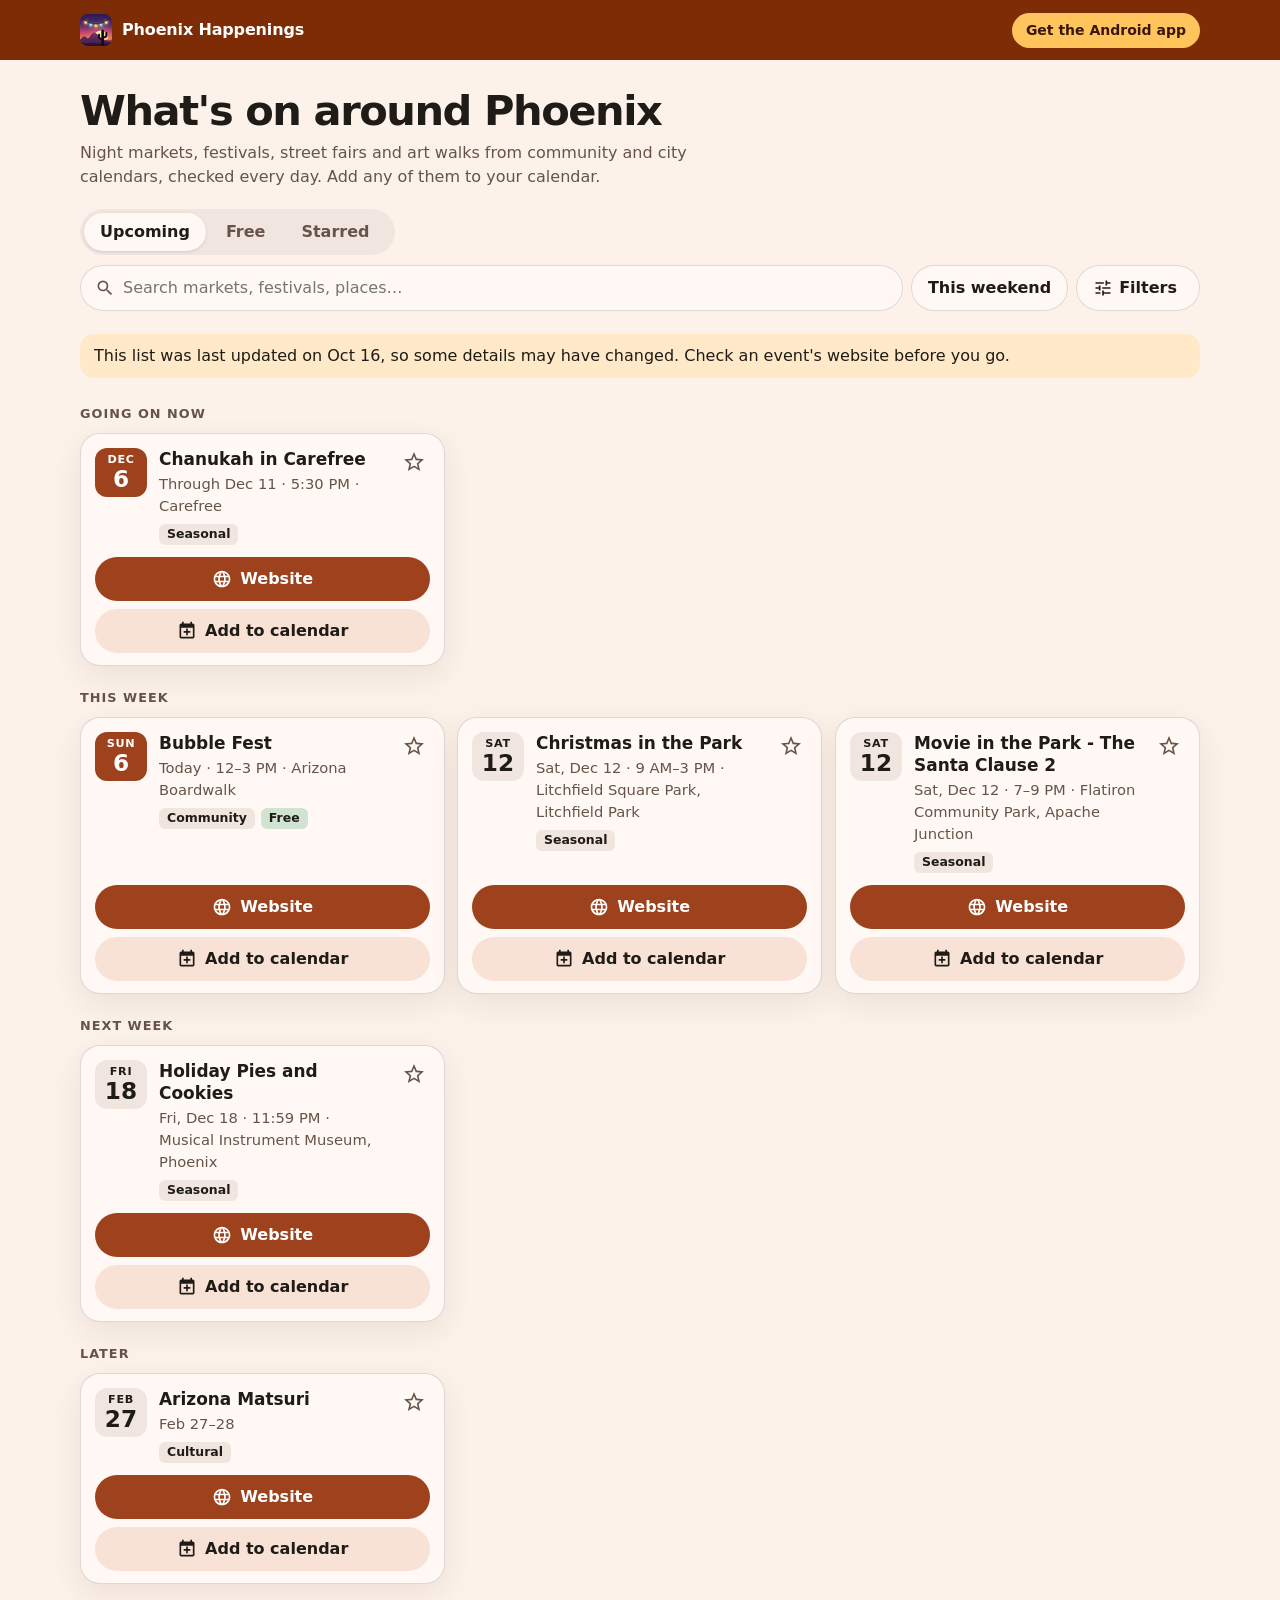
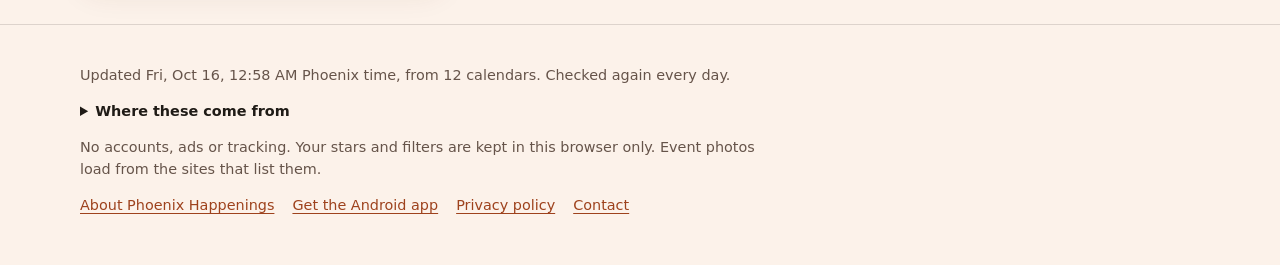
==== events/index.html @ 31f8c87e "Events for 2026-10-16" ====
<!doctype html>
<html lang="en">
<head>
  <meta charset="utf-8">
  <meta name="viewport" content="width=device-width, initial-scale=1, viewport-fit=cover">
  <meta http-equiv="Content-Security-Policy" content="default-src 'none'; script-src 'self'; style-src 'self'; img-src 'self' https:; connect-src 'self'; base-uri 'none'; form-action 'none'">
  <meta name="theme-color" content="#7e2c06">
  <meta name="color-scheme" content="light dark">
  <meta name="description" content="Night markets, festivals, street fairs, First Friday art walks and other community events across the Valley, from community and city calendars. Updated every day; add any of them to your calendar.">
  <meta name="robots" content="index, follow">

  <title>What's on around Phoenix | Phoenix Happenings</title>

  <link rel="canonical" href="https://nichkt.github.io/phoenix-happenings/events/">
  <link rel="icon" type="image/png" sizes="32x32" href="../assets/icon-32.png">
  <link rel="apple-touch-icon" sizes="192x192" href="../assets/icon-192.png">
  <link rel="stylesheet" href="app.css?v=d2c538441d">
  <link rel="stylesheet" href="theme.css?v=d2c538441d">
  <script src="app.js?v=d2c538441d" defer></script>

  <meta property="og:type" content="website">
  <meta property="og:site_name" content="Phoenix Happenings">
  <meta property="og:title" content="What's on around Phoenix | Phoenix Happenings">
  <meta property="og:description" content="Night markets, festivals, street fairs, First Friday art walks and other community events across the Valley, from community and city calendars. Updated every day; add any of them to your calendar.">
  <meta property="og:url" content="https://nichkt.github.io/phoenix-happenings/events/">
  <meta property="og:image" content="https://nichkt.github.io/phoenix-happenings/assets/feature-graphic.png">
  <meta property="og:image:width" content="1024">
  <meta property="og:image:height" content="500">
  <meta property="og:image:alt" content="Phoenix Happenings artwork with saguaros, festival lights, and a desert sunset">
  <meta name="twitter:card" content="summary_large_image">
</head>
<body data-email="nichkt@gmail.com">
  <svg class="sprite" aria-hidden="true" focusable="false">
    <symbol id="i-search" viewBox="0 0 24 24"><path d="M15.5 14h-.79l-.28-.27A6.47 6.47 0 0 0 16 9.5 6.5 6.5 0 1 0 9.5 16c1.61 0 3.09-.59 4.23-1.57l.27.28v.79l5 4.99L20.49 19l-4.99-5zm-6 0C7.01 14 5 11.99 5 9.5S7.01 5 9.5 5 14 7.01 14 9.5 11.99 14 9.5 14z"/></symbol>
    <symbol id="i-star" viewBox="0 0 24 24"><path d="M12 17.27 18.18 21l-1.64-7.03L22 9.24l-7.19-.61L12 2 9.19 8.63 2 9.24l5.46 4.73L5.82 21z"/></symbol>
    <symbol id="i-star-outline" viewBox="0 0 24 24"><path d="m22 9.24-7.19-.62L12 2 9.19 8.63 2 9.24l5.46 4.73L5.82 21 12 17.27 18.18 21l-1.63-7.03L22 9.24zM12 15.4l-3.76 2.27 1-4.28-3.32-2.88 4.38-.38L12 6.1l1.71 4.04 4.38.38-3.32 2.88 1 4.28L12 15.4z"/></symbol>
    <symbol id="i-calendar-add" viewBox="0 0 24 24"><path d="M19 3h-1V1h-2v2H8V1H6v2H5a2 2 0 0 0-1.99 2L3 19a2 2 0 0 0 2 2h14c1.1 0 2-.9 2-2V5c0-1.1-.9-2-2-2zm0 16H5V8h14v11zm-8-2h2v-3h3v-2h-3V9h-2v3H8v2h3v3z"/></symbol>
    <symbol id="i-calendar" viewBox="0 0 24 24"><path d="M17 12h-5v5h5v-5zM16 1v2H8V1H6v2H5a2 2 0 0 0-1.99 2L3 19a2 2 0 0 0 2 2h14c1.1 0 2-.9 2-2V5c0-1.1-.9-2-2-2h-1V1h-2zm3 18H5V8h14v11z"/></symbol>
    <symbol id="i-web" viewBox="0 0 24 24"><path d="M11.99 2C6.47 2 2 6.48 2 12s4.47 10 9.99 10C17.52 22 22 17.52 22 12S17.52 2 11.99 2zm6.93 6h-2.95a15.65 15.65 0 0 0-1.38-3.56A8.03 8.03 0 0 1 18.92 8zM12 4.04c.83 1.2 1.48 2.53 1.91 3.96h-3.82c.43-1.43 1.08-2.76 1.91-3.96zM4.26 14C4.1 13.36 4 12.69 4 12s.1-1.36.26-2h3.38c-.08.66-.14 1.32-.14 2s.06 1.34.14 2H4.26zm.82 2h2.95c.32 1.25.78 2.45 1.38 3.56A7.99 7.99 0 0 1 5.08 16zm2.95-8H5.08a7.99 7.99 0 0 1 4.33-3.56A15.65 15.65 0 0 0 8.03 8zM12 19.96c-.83-1.2-1.48-2.53-1.91-3.96h3.82c-.43 1.43-1.08 2.76-1.91 3.96zM14.34 14H9.66c-.09-.66-.16-1.32-.16-2s.07-1.35.16-2h4.68c.09.65.16 1.32.16 2s-.07 1.34-.16 2zm.25 5.56c.6-1.11 1.06-2.31 1.38-3.56h2.95a8.03 8.03 0 0 1-4.33 3.56zM16.36 14c.08-.66.14-1.32.14-2s-.06-1.34-.14-2h3.38c.16.64.26 1.31.26 2s-.1 1.36-.26 2h-3.38z"/></symbol>
    <symbol id="i-place" viewBox="0 0 24 24"><path d="M12 2C8.13 2 5 5.13 5 9c0 5.25 7 13 7 13s7-7.75 7-13c0-3.87-3.13-7-7-7zm0 9.5a2.5 2.5 0 0 1 0-5 2.5 2.5 0 0 1 0 5z"/></symbol>
    <symbol id="i-time" viewBox="0 0 24 24"><path d="M11.99 2C6.47 2 2 6.48 2 12s4.47 10 9.99 10C17.52 22 22 17.52 22 12S17.52 2 11.99 2zM12 20c-4.42 0-8-3.58-8-8s3.58-8 8-8 8 3.58 8 8-3.58 8-8 8zm.5-13H11v6l5.25 3.15.75-1.23-4.5-2.67V7z"/></symbol>
    <symbol id="i-tag" viewBox="0 0 24 24"><path d="m21.41 11.58-9-9A2 2 0 0 0 11 2H4c-1.1 0-2 .9-2 2v7c0 .55.22 1.05.59 1.42l9 9c.36.36.86.58 1.41.58s1.05-.22 1.41-.59l7-7c.37-.36.59-.86.59-1.41s-.23-1.06-.59-1.42zM5.5 7C4.67 7 4 6.33 4 5.5S4.67 4 5.5 4 7 4.67 7 5.5 6.33 7 5.5 7z"/></symbol>
    <symbol id="i-kind" viewBox="0 0 24 24"><path d="m12 2-5.5 9h11L12 2zm5.5 11a4.5 4.5 0 1 0 0 9 4.5 4.5 0 0 0 0-9zM3 21.5h8v-8H3v8z"/></symbol>
    <symbol id="i-directions" viewBox="0 0 24 24"><path d="m21.71 11.29-9-9a1 1 0 0 0-1.41 0l-9 9a1 1 0 0 0 0 1.41l9 9c.39.39 1.02.39 1.41 0l9-9a1 1 0 0 0 0-1.41zM14 14.5V12h-4v3H8v-4c0-.55.45-1 1-1h5V7.5l3.5 3.5-3.5 3.5z"/></symbol>
    <symbol id="i-share" viewBox="0 0 24 24"><path d="M18 16.08c-.76 0-1.44.3-1.96.77L8.91 12.7c.05-.23.09-.46.09-.7s-.04-.47-.09-.7l7.05-4.11A2.99 2.99 0 0 0 21 5c0-1.66-1.34-3-3-3s-3 1.34-3 3c0 .24.04.47.09.7L8.04 9.81A2.99 2.99 0 0 0 3 12a2.99 2.99 0 0 0 5.04 2.19l7.12 4.16c-.05.21-.08.43-.08.65a2.92 2.92 0 1 0 2.92-2.92z"/></symbol>
    <symbol id="i-close" viewBox="0 0 24 24"><path d="M19 6.41 17.59 5 12 10.59 6.41 5 5 6.41 10.59 12 5 17.59 6.41 19 12 13.41 17.59 19 19 17.59 13.41 12z"/></symbol>
    <symbol id="i-tune" viewBox="0 0 24 24"><path d="M3 17v2h6v-2H3zM3 5v2h10V5H3zm10 16v-2h8v-2h-8v-2h-2v6h2zM7 9v2H3v2h4v2h2V9H7zm14 4v-2H11v2h10zm-6-4h2V7h4V5h-4V3h-2v6z"/></symbol>
    <symbol id="i-download" viewBox="0 0 24 24"><path d="M19 9h-4V3H9v6H5l7 7 7-7zM5 18v2h14v-2H5z"/></symbol>
    <symbol id="i-open" viewBox="0 0 24 24"><path d="M19 19H5V5h7V3H5a2 2 0 0 0-2 2v14a2 2 0 0 0 2 2h14c1.1 0 2-.9 2-2v-7h-2v7zM14 3v2h3.59l-9.83 9.83 1.41 1.41L19 6.41V10h2V3h-7z"/></symbol>
    <symbol id="i-flag" viewBox="0 0 24 24"><path d="M14.4 6 14 4H5v17h2v-7h5.6l.4 2h7V6z"/></symbol>
  </svg>

  <a class="skip" href="#list">Skip to the events</a>

  <header class="top">
    <div class="wrap bar">
      <a class="brand" href="../">
        <img src="../assets/icon-32.png" width="32" height="32" alt="">
        <span>Phoenix Happenings</span>
      </a>
      <a class="get" href="https://play.google.com/store/apps/details?id=com.nicholaston.happenings.phoenix" target="_blank" rel="noopener">Get the Android app</a>
    </div>
  </header>

  <main id="main" class="wrap">
    <section class="intro">
      <h1>What's on around Phoenix</h1>
      <p>Night markets, festivals, street fairs and art walks from community and city calendars, checked every day. Add any of them to your calendar.</p>
    </section>

    <div class="controls" id="controls">
      <div class="tabs" role="tablist" aria-label="Show">
        <button type="button" role="tab" id="tab-upcoming" data-mode="upcoming" aria-selected="true">Upcoming</button>
        <button type="button" role="tab" id="tab-free" data-mode="free" aria-selected="false">Free</button>
        <button type="button" role="tab" id="tab-starred" data-mode="starred" aria-selected="false">Starred<span class="count" id="star-count"></span></button>
      </div>
      <div class="narrow">
        <label class="search">
          <svg class="icon" aria-hidden="true"><use href="#i-search"/></svg>
          <span class="visually-hidden">Search events</span>
          <input id="q" type="search" placeholder="Search markets, festivals, places…" autocomplete="off" enterkeyhint="search" spellcheck="false">
        </label>
        <button type="button" class="chip" id="weekend" aria-pressed="false">This weekend</button>
        <button type="button" class="chip" id="open-filters" aria-haspopup="dialog">
          <svg class="icon" aria-hidden="true"><use href="#i-tune"/></svg>Filters<span class="count" id="filter-count"></span>
        </button>
      </div>
    </div>

    <p id="notice" class="notice" hidden></p>
    <div id="list" class="list" aria-live="polite" aria-busy="true">
      <p class="empty">Loading events…</p>
    </div>
  </main>

  <footer class="foot">
    <div class="wrap">
      <p id="updated"></p>
      <details id="where">
        <summary>Where these come from</summary>
        <p id="sources"></p>
      </details>
      <p>No accounts, ads or tracking. Your stars and filters are kept in this browser only. Event photos load from the sites that list them.</p>
      <p class="links">
        <a href="../">About Phoenix Happenings</a>
        <a href="https://play.google.com/store/apps/details?id=com.nicholaston.happenings.phoenix" target="_blank" rel="noopener">Get the Android app</a>
        <a href="https://nichkt.github.io/seattle-happenings-privacy/phoenix/" target="_blank" rel="noopener">Privacy policy</a>
        <a href="mailto:nichkt@gmail.com">Contact</a>
      </p>
    </div>
  </footer>

  <dialog id="details" class="sheet" aria-labelledby="d-title">
    <div class="sheet-body" id="details-body"></div>
  </dialog>

  <dialog id="add" class="sheet small" aria-labelledby="add-title">
    <div class="sheet-body">
      <div class="sheet-head">
        <h2 id="add-title">Add to calendar</h2>
        <button type="button" class="icon-button" data-close aria-label="Close"><svg class="icon" aria-hidden="true"><use href="#i-close"/></svg></button>
      </div>
      <p class="add-what" id="add-what"></p>
      <div class="add-list" id="add-list"></div>
      <p class="fine">Other calendars, like Samsung's, Proton's or Thunderbird: download the event file and open it.</p>
    </div>
  </dialog>

  <dialog id="filters" class="sheet small" aria-labelledby="filters-title">
    <form class="sheet-body" method="dialog" id="filters-form">
      <div class="sheet-head">
        <h2 id="filters-title">Filters</h2>
        <button type="button" class="icon-button" data-close aria-label="Close"><svg class="icon" aria-hidden="true"><use href="#i-close"/></svg></button>
      </div>
      <fieldset>
        <legend>Areas</legend>
        <div id="f-regions" class="checks"></div>
      </fieldset>
      <fieldset>
        <legend>Kinds of events</legend>
        <div id="f-categories" class="checks"></div>
      </fieldset>
      <fieldset>
        <legend>Leave out</legend>
        <div class="checks">
          <label class="check"><input type="checkbox" id="f-paid"><span>Events that aren't free<small>Ones that don't say what they cost still show</small></span></label>
          <label class="check"><input type="checkbox" id="f-kids"><span>Events for kids<small>Storytimes, kids' carnivals and the like. Family festivals still show</small></span></label>
          <label class="check"><input type="checkbox" id="f-politics"><span>Political events<small>Protests, rallies, campaign events. Parades and celebrations still show</small></span></label>
        </div>
      </fieldset>
      <p class="fine">Starred events always show.</p>
      <div class="sheet-actions">
        <button type="button" class="button quiet" id="f-reset">Reset</button>
        <button type="submit" class="button">Done</button>
      </div>
    </form>
  </dialog>

  <div id="toast" class="toast" role="status" aria-live="polite" hidden></div>
</body>
</html>
---- events/app.css ----
/* The events page, the same for every city; theme.css has each city's colours. */

*,
*::before,
*::after {
  box-sizing: border-box;
}

html {
  -webkit-text-size-adjust: 100%;
  text-size-adjust: 100%;
}

body {
  margin: 0;
  color: var(--ink);
  background: var(--bg);
  font-family: Inter, ui-sans-serif, system-ui, -apple-system, BlinkMacSystemFont, "Segoe UI", Roboto, sans-serif;
  font-size: 16px;
  line-height: 1.5;
  -webkit-font-smoothing: antialiased;
}

a {
  color: var(--brand);
  text-underline-offset: 0.18em;
}

button,
input {
  font: inherit;
  color: inherit;
}

button {
  cursor: pointer;
  -webkit-tap-highlight-color: transparent;
}

img {
  display: block;
  max-width: 100%;
}

:focus-visible {
  outline: 3px solid var(--accent);
  outline-offset: 2px;
}

.sprite {
  display: none;
}

.icon {
  width: 20px;
  height: 20px;
  flex: none;
  fill: currentColor;
}

.visually-hidden {
  position: absolute;
  width: 1px;
  height: 1px;
  overflow: hidden;
  clip: rect(0 0 0 0);
  white-space: nowrap;
}

.wrap {
  width: min(100% - 32px, 1120px);
  margin-inline: auto;
}

.skip {
  position: fixed;
  z-index: 50;
  top: 8px;
  left: 8px;
  padding: 8px 14px;
  color: var(--on-brand);
  background: var(--brand-strong);
  border-radius: 10px;
  transform: translateY(-160%);
}

.skip:focus {
  transform: none;
}

/* Header */

.top {
  background: var(--brand-strong);
  color: #fff;
}

/* Dark themes lighten the brand colours; the bar stays deep so its white text reads. */
@media (prefers-color-scheme: dark) {
  .top {
    background: var(--brand-deep);
    border-bottom: 1px solid var(--line);
  }
}

.bar {
  display: flex;
  align-items: center;
  justify-content: space-between;
  gap: 16px;
  min-height: 60px;
}

.brand {
  display: flex;
  align-items: center;
  gap: 10px;
  color: inherit;
  font-weight: 750;
  letter-spacing: -0.01em;
  text-decoration: none;
}

.brand img {
  border-radius: 8px;
}

.get {
  padding: 7px 14px;
  color: var(--brand-deep);
  background: var(--accent);
  border-radius: 999px;
  font-size: 0.875rem;
  font-weight: 700;
  text-decoration: none;
  white-space: nowrap;
}

.get:hover {
  filter: brightness(1.05);
}

/* Intro */

.intro {
  padding: 28px 0 8px;
}

.intro h1 {
  margin: 0 0 6px;
  font-size: clamp(1.7rem, 4.4vw, 2.6rem);
  line-height: 1.12;
  letter-spacing: -0.035em;
}

.intro p {
  max-width: 62ch;
  margin: 0;
  color: var(--muted);
}

/* Tabs, search and chips, kept in reach while scrolling */

.controls {
  position: sticky;
  z-index: 10;
  top: 0;
  margin: 0 -16px;
  padding: 12px 16px 10px;
  background: color-mix(in srgb, var(--bg) 92%, transparent);
  backdrop-filter: blur(14px);
  -webkit-backdrop-filter: blur(14px);
  border-bottom: 1px solid transparent;
}

.controls.stuck {
  border-bottom-color: var(--line);
}

.tabs {
  display: flex;
  gap: 4px;
  width: fit-content;
  max-width: 100%;
  padding: 4px;
  background: var(--bg-deep);
  border-radius: 999px;
}

.tabs button {
  display: inline-flex;
  align-items: center;
  gap: 6px;
  min-height: 38px;
  padding: 6px 16px;
  border: 0;
  border-radius: 999px;
  background: transparent;
  color: var(--muted);
  font-weight: 650;
}

.tabs button[aria-selected="true"] {
  background: var(--card);
  color: var(--ink);
  box-shadow: 0 1px 3px rgba(0, 0, 0, 0.12);
}

.count:not(:empty) {
  min-width: 22px;
  padding: 0 6px;
  border-radius: 999px;
  background: var(--brand);
  color: var(--on-brand);
  font-size: 0.75rem;
  line-height: 20px;
  text-align: center;
}

.narrow {
  display: flex;
  flex-wrap: wrap;
  gap: 8px;
  margin-top: 10px;
}

.search {
  display: flex;
  flex: 1 1 260px;
  align-items: center;
  gap: 8px;
  min-height: 44px;
  padding: 0 14px;
  background: var(--card);
  border: 1px solid var(--line);
  border-radius: 999px;
  color: var(--muted);
}

.search:focus-within {
  border-color: var(--brand);
}

.search input {
  flex: 1;
  min-width: 0;
  padding: 10px 0;
  border: 0;
  outline: 0;
  background: transparent;
  color: var(--ink);
}

.chip {
  display: inline-flex;
  align-items: center;
  gap: 6px;
  min-height: 44px;
  padding: 0 16px;
  background: var(--card);
  border: 1px solid var(--line);
  border-radius: 999px;
  font-weight: 600;
  white-space: nowrap;
}

.chip[aria-pressed="true"] {
  background: var(--brand-soft);
  border-color: var(--brand);
  color: var(--ink);
}

.notice {
  margin: 12px 0 0;
  padding: 10px 14px;
  border-radius: 14px;
  background: color-mix(in srgb, var(--accent) 28%, var(--card));
}

/* The list */

.list {
  padding: 4px 0 40px;
}

.section-title {
  margin: 22px 0 10px;
  color: var(--muted);
  font-size: 0.8rem;
  font-weight: 750;
  letter-spacing: 0.08em;
  text-transform: uppercase;
}

.cards {
  display: grid;
  grid-template-columns: repeat(auto-fill, minmax(min(100%, 340px), 1fr));
  gap: 12px;
}

.card {
  display: flex;
  flex-direction: column;
  gap: 12px;
  padding: 14px 14px 12px;
  background: var(--card);
  border: 1px solid var(--line);
  border-radius: 20px;
  box-shadow: var(--shadow);
  content-visibility: auto;
  contain-intrinsic-size: auto 210px;
}

.card-top {
  display: flex;
  align-items: flex-start;
  gap: 12px;
}

.badge {
  display: flex;
  flex: none;
  flex-direction: column;
  align-items: center;
  width: 52px;
  padding: 6px 0 5px;
  border-radius: 12px;
  background: var(--bg-deep);
  line-height: 1.1;
}

.badge.soon {
  background: var(--brand);
  color: var(--on-brand);
}

.badge b {
  font-size: 0.7rem;
  letter-spacing: 0.06em;
}

.badge span {
  font-size: 1.45rem;
  font-weight: 750;
}

.card-main {
  flex: 1;
  min-width: 0;
}

.title {
  display: block;
  width: 100%;
  margin: 0;
  padding: 0;
  border: 0;
  background: none;
  color: var(--ink);
  font-size: 1.06rem;
  font-weight: 700;
  line-height: 1.3;
  text-align: left;
  overflow-wrap: anywhere;
}

.title:hover {
  color: var(--brand);
  text-decoration: underline;
  text-underline-offset: 0.18em;
}

.new-dot {
  display: inline-block;
  width: 8px;
  height: 8px;
  margin: 0 6px 2px 0;
  border-radius: 50%;
  background: var(--new);
  vertical-align: middle;
}

.line {
  margin: 3px 0 0;
  color: var(--muted);
  font-size: 0.92rem;
  overflow-wrap: anywhere;
}

.tags {
  display: flex;
  flex-wrap: wrap;
  gap: 6px;
  margin-top: 7px;
}

.tag {
  padding: 1px 8px;
  border-radius: 6px;
  background: var(--bg-deep);
  font-size: 0.78rem;
  font-weight: 600;
}

.tag.free {
  background: color-mix(in srgb, #2e9e5b 22%, var(--card));
}

.tag.new {
  background: color-mix(in srgb, var(--new) 20%, var(--card));
}

.more-dates {
  margin: 6px 0 0;
  color: var(--brand);
  font-size: 0.85rem;
  font-weight: 650;
}

.icon-button {
  display: inline-grid;
  place-items: center;
  flex: none;
  width: 44px;
  height: 44px;
  margin: -8px -6px 0 0;
  padding: 0;
  border: 0;
  border-radius: 50%;
  background: transparent;
  color: var(--muted);
}

.icon-button:hover {
  background: var(--bg-deep);
}

.icon-button .icon {
  width: 24px;
  height: 24px;
}

.star[aria-pressed="true"] {
  color: var(--star);
}

.card-actions {
  display: flex;
  flex-wrap: wrap;
  gap: 8px;
  margin-top: auto;
}

/* Equal halves when they fit; "Add to calendar" keeps to one line, and on the narrowest phones they stack. */
.card-actions > * {
  flex: 1 1 0;
  min-width: max-content;
  padding-inline: 14px;
  white-space: nowrap;
}

.button {
  display: inline-flex;
  align-items: center;
  justify-content: center;
  gap: 8px;
  min-height: 44px;
  padding: 8px 16px;
  border: 1px solid transparent;
  border-radius: 999px;
  background: var(--brand);
  color: var(--on-brand);
  font-weight: 700;
  line-height: 1.2;
  text-align: center;
  text-decoration: none;
}

.button:hover {
  filter: brightness(1.08);
}

.button.tonal {
  background: var(--brand-soft);
  color: var(--ink);
}

.button.quiet {
  background: transparent;
  border-color: var(--line);
  color: var(--ink);
}

.button.big {
  min-width: min(100%, 260px);
  min-height: 54px;
  padding: 12px 28px;
  font-size: 1.06rem;
}

.empty {
  margin: 40px auto;
  max-width: 46ch;
  color: var(--muted);
  text-align: center;
}

.empty .button {
  margin-top: 14px;
}

/* Sheets: a bottom sheet on phones, a centred dialog on wider screens */

.sheet {
  width: min(100%, 600px);
  max-width: 100%;
  max-height: min(92dvh, 900px);
  margin: auto auto 0;
  padding: 0;
  border: 0;
  border-radius: 24px 24px 0 0;
  background: var(--card);
  color: var(--ink);
  box-shadow: 0 -10px 50px rgba(0, 0, 0, 0.25);
}

.sheet[open] {
  animation: rise 180ms ease-out;
}

.sheet::backdrop {
  background: rgba(8, 18, 22, 0.55);
}

.sheet-body {
  padding: 20px 20px calc(24px + env(safe-area-inset-bottom));
}

@media (min-width: 700px) {
  .sheet {
    margin: auto;
    border-radius: 24px;
  }

  .sheet.small {
    width: min(100%, 480px);
  }
}

@keyframes rise {
  from {
    transform: translateY(24px);
    opacity: 0;
  }
}

.sheet-head {
  display: flex;
  align-items: flex-start;
  justify-content: space-between;
  gap: 12px;
}

.sheet h2 {
  margin: 0;
  font-size: 1.3rem;
  line-height: 1.25;
  letter-spacing: -0.015em;
  overflow-wrap: anywhere;
}

.photo {
  position: relative;
  margin: -20px -20px 16px;
  overflow: hidden;
  border-radius: 24px 24px 0 0;
  background: var(--bg-deep);
}

.photo img {
  width: 100%;
  max-height: 280px;
  object-fit: cover;
}

.photo figcaption {
  position: absolute;
  right: 8px;
  bottom: 8px;
  padding: 2px 8px;
  border-radius: 6px;
  background: rgba(0, 0, 0, 0.55);
  color: #fff;
  font-size: 0.72rem;
}

.info {
  display: grid;
  gap: 8px;
  margin: 14px 0 4px;
  padding: 0;
  list-style: none;
}

.info li {
  display: flex;
  gap: 12px;
  white-space: pre-line;
  overflow-wrap: anywhere;
}

.info .icon {
  margin-top: 2px;
  color: var(--brand);
}

.visit {
  display: flex;
  justify-content: center;
  margin: 18px 0 10px;
}

.about {
  margin: 12px 0 4px;
  white-space: pre-line;
  overflow-wrap: anywhere;
}

.about.clamped {
  display: -webkit-box;
  -webkit-box-orient: vertical;
  -webkit-line-clamp: 6;
  overflow: hidden;
}

.link-button {
  padding: 0;
  border: 0;
  background: none;
  color: var(--brand);
  font-weight: 650;
}

.actions {
  display: flex;
  flex-wrap: wrap;
  gap: 8px;
  margin: 14px 0 6px;
}

.actions .button {
  flex: 1 1 auto;
  min-height: 42px;
  padding: 6px 14px;
  font-size: 0.92rem;
}

.dates {
  margin-top: 14px;
}

.dates h3 {
  margin: 0 0 8px;
  font-size: 0.95rem;
}

.date-chips {
  display: flex;
  flex-wrap: wrap;
  gap: 6px;
}

.date-chips button {
  min-height: 36px;
  padding: 4px 12px;
  border: 1px solid var(--line);
  border-radius: 10px;
  background: transparent;
  font-size: 0.88rem;
}

.date-chips button[aria-current="true"] {
  background: var(--brand-soft);
  border-color: var(--brand);
  font-weight: 650;
}

.listed,
.fine {
  margin: 14px 0 0;
  color: var(--muted);
  font-size: 0.85rem;
}

.report {
  display: inline-flex;
  align-items: center;
  gap: 6px;
  margin-top: 10px;
  color: var(--muted);
  font-size: 0.85rem;
}

.report .icon {
  width: 16px;
  height: 16px;
}

/* Add to calendar */

.add-what {
  margin: 4px 0 14px;
  color: var(--muted);
}

.add-list {
  display: grid;
  gap: 8px;
}

.add-option {
  display: flex;
  align-items: center;
  gap: 14px;
  min-height: 56px;
  padding: 10px 14px;
  border: 1px solid var(--line);
  border-radius: 16px;
  color: var(--ink);
  text-decoration: none;
}

.add-option:hover {
  background: var(--bg-deep);
}

.add-option .icon {
  width: 26px;
  height: 26px;
}

.add-option span {
  display: grid;
  flex: 1;
}

.add-option small {
  color: var(--muted);
}

.add-option.apple .icon {
  color: var(--ink);
}

.add-option.google .icon {
  color: #1a73e8;
}

.add-option.outlook .icon,
.add-option.office .icon {
  color: #0f6cbd;
}

.add-option.file .icon {
  color: var(--muted);
}

/* Filters */

fieldset {
  margin: 16px 0 0;
  padding: 0;
  border: 0;
}

legend {
  margin-bottom: 6px;
  font-weight: 750;
}

.checks {
  display: grid;
  gap: 2px;
}

.check {
  display: flex;
  align-items: flex-start;
  gap: 12px;
  padding: 8px 4px;
  border-radius: 10px;
  cursor: pointer;
}

.check:hover {
  background: var(--bg-deep);
}

.check input {
  width: 20px;
  height: 20px;
  margin: 2px 0 0;
  flex: none;
  accent-color: var(--brand);
}

.check small {
  display: block;
  color: var(--muted);
  font-size: 0.82rem;
}

.sheet-actions {
  display: flex;
  justify-content: flex-end;
  gap: 8px;
  margin-top: 18px;
}

/* Footer */

.foot {
  padding: 26px 0 calc(34px + env(safe-area-inset-bottom));
  border-top: 1px solid var(--line);
  color: var(--muted);
  font-size: 0.9rem;
}

.foot p {
  max-width: 75ch;
}

.foot summary {
  cursor: pointer;
  color: var(--ink);
  font-weight: 650;
}

.links {
  display: flex;
  flex-wrap: wrap;
  gap: 8px 18px;
}

.toast {
  position: fixed;
  z-index: 100;
  left: 50%;
  bottom: calc(20px + env(safe-area-inset-bottom));
  max-width: calc(100% - 32px);
  padding: 10px 18px;
  border-radius: 12px;
  background: var(--ink);
  color: var(--bg);
  box-shadow: var(--shadow);
  transform: translateX(-50%);
}

@media (max-width: 520px) {
  .get {
    padding: 6px 12px;
    font-size: 0.8rem;
  }

  .tabs {
    width: 100%;
  }

  .tabs button {
    flex: 1;
    justify-content: center;
    padding: 6px 8px;
  }

  .narrow .search {
    flex-basis: 100%;
  }

  .narrow .chip {
    flex: 1;
    justify-content: center;
  }
}

@media (prefers-reduced-motion: reduce) {
  .sheet[open] {
    animation: none;
  }
}
---- events/theme.css ----
/* Phoenix's colours, from the landing page: desert terracotta with a turquoise sky. */
:root {
  --brand: #9e421d;
  --brand-strong: #7e2c06;
  --brand-deep: #3a1609;
  --brand-soft: #f8e1d5;
  --on-brand: #ffffff;
  --accent: #ffc45c;
  --accent-2: #f47c5b;
  --sky: #90f3eb;
  --ink: #1f1b16;
  --muted: #66544a;
  --bg: #fcf2ea;
  --bg-deep: #f1e6df;
  --card: #fff8f4;
  --line: rgba(31, 27, 22, 0.14);
  --shadow: 0 10px 30px rgba(89, 49, 29, 0.09);
  --new: #c2410c;
  --star: #d97706;
}

@media (prefers-color-scheme: dark) {
  :root {
    --brand: #f4a582;
    --brand-strong: #fcd2bd;
    --brand-deep: #3a1609;
    --brand-soft: #4a2414;
    --on-brand: #2a1006;
    --ink: #f3ebe5;
    --muted: #c0aea3;
    --bg: #1a1310;
    --bg-deep: #120d0b;
    --card: #251b16;
    --line: rgba(243, 235, 229, 0.14);
    --shadow: 0 10px 30px rgba(0, 0, 0, 0.35);
    --new: #f47c5b;
    --star: #ffc45c;
  }
}
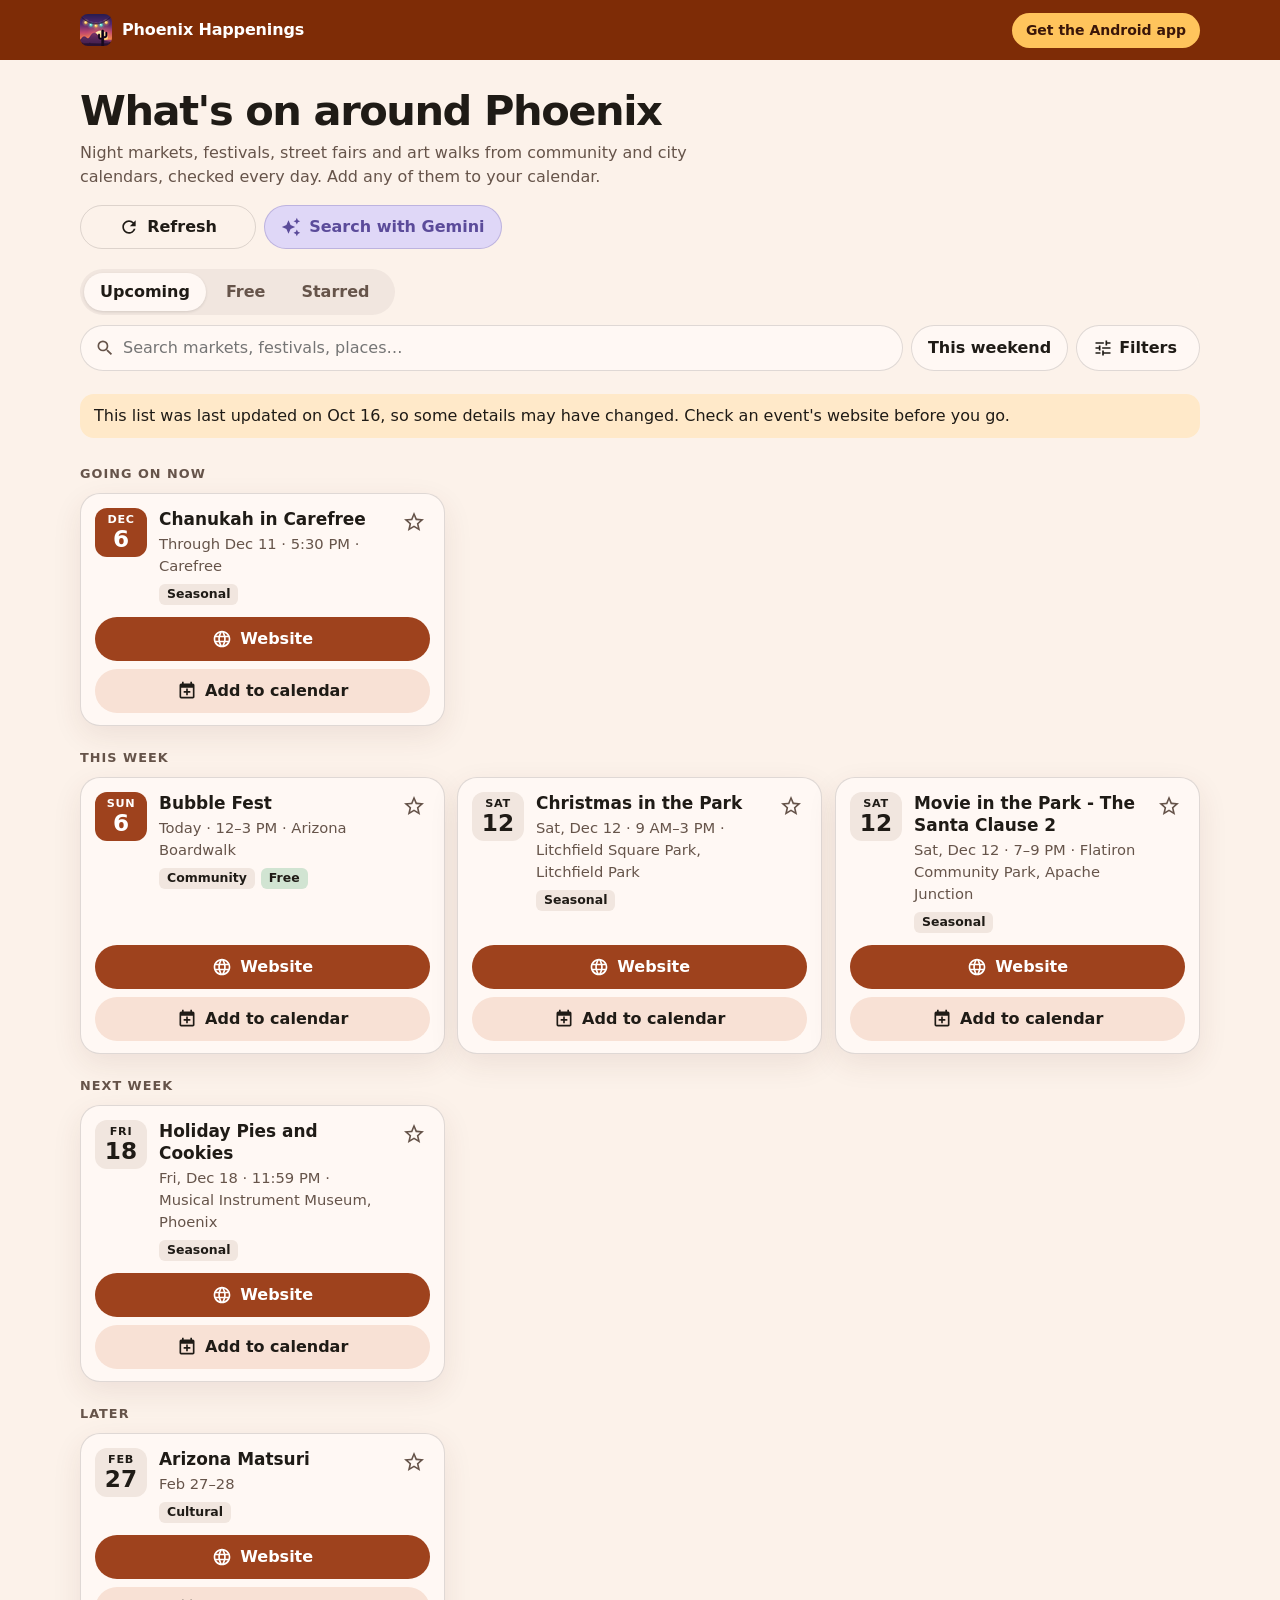
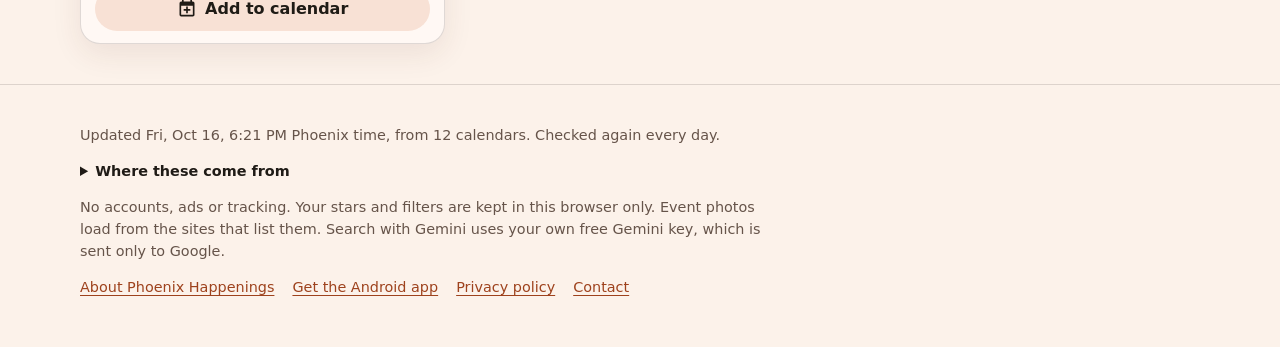
==== commit 1bd43028: "Events for 2026-10-17" ====
--- a/events/index.html
+++ b/events/index.html
@@ -3,7 +3,7 @@
 <head>
   <meta charset="utf-8">
   <meta name="viewport" content="width=device-width, initial-scale=1, viewport-fit=cover">
-  <meta http-equiv="Content-Security-Policy" content="default-src 'none'; script-src 'self'; style-src 'self'; img-src 'self' https:; connect-src 'self'; base-uri 'none'; form-action 'none'">
+  <meta http-equiv="Content-Security-Policy" content="default-src 'none'; script-src 'self'; style-src 'self'; img-src 'self' https:; connect-src 'self' https://generativelanguage.googleapis.com https://www.phoenixmag.com https://secretphoenix.co; base-uri 'none'; form-action 'none'">
   <meta name="theme-color" content="#7e2c06">
   <meta name="color-scheme" content="light dark">
   <meta name="description" content="Night markets, festivals, street fairs, First Friday art walks and other community events across the Valley, from community and city calendars. Updated every day; add any of them to your calendar.">
@@ -14,9 +14,9 @@
   <link rel="canonical" href="https://nichkt.github.io/phoenix-happenings/events/">
   <link rel="icon" type="image/png" sizes="32x32" href="../assets/icon-32.png">
   <link rel="apple-touch-icon" sizes="192x192" href="../assets/icon-192.png">
-  <link rel="stylesheet" href="app.css?v=d2c538441d">
-  <link rel="stylesheet" href="theme.css?v=d2c538441d">
-  <script src="app.js?v=d2c538441d" defer></script>
+  <link rel="stylesheet" href="app.css?v=07b306196d">
+  <link rel="stylesheet" href="theme.css?v=07b306196d">
+  <script src="app.js?v=07b306196d" defer></script>
 
   <meta property="og:type" content="website">
   <meta property="og:site_name" content="Phoenix Happenings">
@@ -48,6 +48,8 @@
     <symbol id="i-download" viewBox="0 0 24 24"><path d="M19 9h-4V3H9v6H5l7 7 7-7zM5 18v2h14v-2H5z"/></symbol>
     <symbol id="i-open" viewBox="0 0 24 24"><path d="M19 19H5V5h7V3H5a2 2 0 0 0-2 2v14a2 2 0 0 0 2 2h14c1.1 0 2-.9 2-2v-7h-2v7zM14 3v2h3.59l-9.83 9.83 1.41 1.41L19 6.41V10h2V3h-7z"/></symbol>
     <symbol id="i-flag" viewBox="0 0 24 24"><path d="M14.4 6 14 4H5v17h2v-7h5.6l.4 2h7V6z"/></symbol>
+    <symbol id="i-refresh" viewBox="0 0 24 24"><path d="M17.65 6.35A7.958 7.958 0 0 0 12 4c-4.42 0-7.99 3.58-7.99 8s3.57 8 7.99 8c3.73 0 6.84-2.55 7.73-6h-2.08A5.99 5.99 0 0 1 12 18c-3.31 0-6-2.69-6-6s2.69-6 6-6c1.66 0 3.14.69 4.22 1.78L13 11h7V4l-2.35 2.35z"/></symbol>
+    <symbol id="i-sparkle" viewBox="0 0 24 24"><path d="M19 9l1.25-2.75L23 5l-2.75-1.25L19 1l-1.25 2.75L15 5l2.75 1.25L19 9zm-7.5.5L9 4 6.5 9.5 1 12l5.5 2.5L9 20l2.5-5.5L17 12l-5.5-2.5zM19 15l-1.25 2.75L15 19l2.75 1.25L19 23l1.25-2.75L23 19l-2.75-1.25L19 15z"/></symbol>
   </svg>
 
   <a class="skip" href="#list">Skip to the events</a>
@@ -66,6 +68,11 @@
     <section class="intro">
       <h1>What's on around Phoenix</h1>
       <p>Night markets, festivals, street fairs and art walks from community and city calendars, checked every day. Add any of them to your calendar.</p>
+      <div class="intro-actions">
+        <button type="button" class="button quiet" id="refresh" data-idle="Refresh" data-busy="Refreshing…"><svg class="icon" aria-hidden="true"><use href="#i-refresh"/></svg><span>Refresh</span></button>
+        <button type="button" class="button gemini" id="gemini-search" data-idle="Search with Gemini" data-busy="Searching…" hidden><svg class="icon" aria-hidden="true"><use href="#i-sparkle"/></svg><span>Search with Gemini</span></button>
+      </div>
+      <div id="gemini-status" class="gemini-status" role="status" aria-live="polite" hidden></div>
     </section>
 
     <div class="controls" id="controls">
@@ -100,7 +107,7 @@
         <summary>Where these come from</summary>
         <p id="sources"></p>
       </details>
-      <p>No accounts, ads or tracking. Your stars and filters are kept in this browser only. Event photos load from the sites that list them.</p>
+      <p>No accounts, ads or tracking. Your stars and filters are kept in this browser only. Event photos load from the sites that list them. Search with Gemini uses your own free Gemini key, which is sent only to Google.</p>
       <p class="links">
         <a href="../">About Phoenix Happenings</a>
         <a href="https://play.google.com/store/apps/details?id=com.nicholaston.happenings.phoenix" target="_blank" rel="noopener">Get the Android app</a>
@@ -156,6 +163,38 @@
     </form>
   </dialog>
 
+  <dialog id="gemini-key" class="sheet small" aria-labelledby="key-title">
+    <form class="sheet-body" id="key-form" novalidate>
+      <div class="sheet-head">
+        <h2 id="key-title">Search with Gemini</h2>
+        <button type="button" class="icon-button" data-close aria-label="Close"><svg class="icon" aria-hidden="true"><use href="#i-close"/></svg></button>
+      </div>
+      <p class="key-lead">Optional and free. The list comes from community and city calendars. With your own free key from Google AI Studio, Gemini also reads festival pages and local news, and adds what else it finds.</p>
+      <div class="wash-sample">
+        <span class="tag gemini"><svg class="icon" aria-hidden="true"><use href="#i-sparkle"/></svg>Gemini</span>
+        <p>On the list, what only Gemini found is tinted like this and marked Gemini. The rest came from the calendars.</p>
+      </div>
+      <ol class="steps">
+        <li>
+          <p>Get a free key from Google AI Studio: sign in with a Google account, then choose Create API key.</p>
+          <a class="button quiet" href="https://aistudio.google.com/apikey" target="_blank" rel="noopener">Get a free key<svg class="icon" aria-hidden="true"><use href="#i-open"/></svg></a>
+        </li>
+        <li>
+          <label for="key-input">Copy the key, come back and paste it here.</label>
+          <input id="key-input" class="key-input" type="password" autocomplete="off" autocapitalize="off" spellcheck="false" placeholder="Your Gemini API key" enterkeyhint="go">
+        </li>
+        <li><p>Search. Gemini reads the pages one at a time, so it takes a minute or two.</p></li>
+      </ol>
+      <label class="check"><input type="checkbox" id="key-remember" checked><span>Remember the key in this browser<small>Otherwise it's forgotten when you close the page</small></span></label>
+      <p id="key-error" class="key-error" role="alert" hidden></p>
+      <div class="sheet-actions">
+        <button type="button" class="button quiet" id="key-forget" hidden>Forget the key</button>
+        <button type="submit" class="button gemini" id="key-save" data-idle="Save &amp; search" data-busy="Checking…"><svg class="icon" aria-hidden="true"><use href="#i-sparkle"/></svg><span>Save &amp; search</span></button>
+      </div>
+      <p class="fine">The key is sent only to Google, with the addresses of public festival pages and the text of public news articles, and nothing about you. Google handles them under your key and its <a href="https://ai.google.dev/gemini-api/terms" target="_blank" rel="noopener">Gemini API terms</a>; on the free tier it may use them to improve its products.</p>
+    </form>
+  </dialog>
+
   <div id="toast" class="toast" role="status" aria-live="polite" hidden></div>
 </body>
 </html>
--- a/events/app.css
+++ b/events/app.css
@@ -1,4 +1,21 @@
 /* The events page, the same for every city; theme.css has each city's colours. */
+
+/* What only Gemini found: the app's soft lavender (Theme.kt), the same for every city. */
+:root {
+  --gem-wash: #eee9fb;
+  --gem-tag: #dfd7f7;
+  --gem-ink: #5b4b9a;
+  --gem-line: rgba(91, 75, 154, 0.26);
+}
+
+@media (prefers-color-scheme: dark) {
+  :root {
+    --gem-wash: #282338;
+    --gem-tag: #3d3558;
+    --gem-ink: #d3c8ff;
+    --gem-line: rgba(211, 200, 255, 0.22);
+  }
+}
 
 *,
 *::before,
@@ -49,6 +66,11 @@
 
 .sprite {
   display: none;
+}
+
+/* A button's display would otherwise show it while it's hidden. */
+[hidden] {
+  display: none !important;
 }
 
 .icon {
@@ -157,6 +179,137 @@
   max-width: 62ch;
   margin: 0;
   color: var(--muted);
+}
+
+.intro-actions {
+  display: flex;
+  flex-wrap: wrap;
+  gap: 8px;
+  margin-top: 16px;
+}
+
+/*
+ * A button whose words change while it's busy (app.js puts in data-busy, then data-idle again) is as wide
+ * as the longer of the two, so nothing moves when they change. The two, invisible, span all four columns
+ * and the outer two share what's left over, so the icon stays beside the words, in the middle.
+ */
+.button[data-busy] {
+  display: inline-grid;
+  grid-template-columns: 1fr auto auto 1fr;
+  gap: 0;
+}
+
+.button[data-busy] > .icon {
+  grid-area: 1 / 2;
+  margin-inline-end: 8px;
+}
+
+.button[data-busy] > span {
+  grid-area: 1 / 3;
+}
+
+.button[data-busy]::before,
+.button[data-busy]::after {
+  grid-area: 1 / 1 / 2 / -1;
+  height: 0;
+  padding-inline-start: 28px;
+  visibility: hidden;
+}
+
+.button[data-busy]::before {
+  content: attr(data-idle);
+}
+
+.button[data-busy]::after {
+  content: attr(data-busy);
+}
+
+/* Search with Gemini: how far it's got, then what it found */
+
+.gemini-status {
+  display: grid;
+  gap: 8px;
+  max-width: 640px;
+  margin-top: 12px;
+  padding: 12px 14px;
+  border: 1px solid var(--gem-line);
+  border-radius: 16px;
+  background: var(--gem-wash);
+}
+
+.intro .gemini-status p {
+  max-width: none;
+  color: var(--ink);
+}
+
+.gs-row,
+.gs-head {
+  display: flex;
+  align-items: center;
+  gap: 10px;
+}
+
+.intro .gemini-status .gs-text,
+.intro .gemini-status .gs-head {
+  color: var(--gem-ink);
+  font-weight: 650;
+}
+
+.gs-head .icon {
+  width: 18px;
+  height: 18px;
+}
+
+.intro .gemini-status .gs-fine {
+  color: var(--muted);
+  font-size: 0.85rem;
+}
+
+.spinner {
+  flex: none;
+  width: 18px;
+  height: 18px;
+  border: 2.5px solid var(--gem-line);
+  border-top-color: var(--gem-ink);
+  border-radius: 50%;
+  animation: spin 0.8s linear infinite;
+}
+
+.gs-bar {
+  width: 100%;
+  height: 6px;
+  border: 0;
+  border-radius: 999px;
+  overflow: hidden;
+  background: var(--gem-tag);
+  color: var(--gem-ink);
+  -webkit-appearance: none;
+  appearance: none;
+}
+
+.gs-bar:not([value]) {
+  display: none;
+}
+
+.gs-bar::-webkit-progress-bar {
+  background: var(--gem-tag);
+}
+
+.gs-bar::-webkit-progress-value {
+  background: var(--gem-ink);
+  border-radius: 999px;
+  transition: width 300ms ease;
+}
+
+.gs-bar::-moz-progress-bar {
+  background: var(--gem-ink);
+  border-radius: 999px;
+}
+
+.gs-actions {
+  display: flex;
+  flex-wrap: wrap;
+  gap: 8px;
 }
 
 /* Tabs, search and chips, kept in reach while scrolling */
@@ -408,6 +561,29 @@
 
 .tag.new {
   background: color-mix(in srgb, var(--new) 20%, var(--card));
+}
+
+.tag.gemini {
+  display: inline-flex;
+  align-items: center;
+  gap: 4px;
+  background: var(--gem-tag);
+  color: var(--gem-ink);
+}
+
+.tag.gemini .icon {
+  width: 13px;
+  height: 13px;
+}
+
+.card.gemini {
+  background: var(--gem-wash);
+  border-color: var(--gem-line);
+}
+
+.card.gemini .badge:not(.soon),
+.card.gemini .tag:not(.free):not(.gemini) {
+  background: color-mix(in srgb, var(--gem-tag) 70%, var(--card));
 }
 
 .more-dates {
@@ -498,6 +674,49 @@
   font-size: 1.06rem;
 }
 
+.button.quiet:hover {
+  background: var(--bg-deep);
+  filter: none;
+}
+
+.button.gemini {
+  background: var(--gem-tag);
+  border-color: var(--gem-line);
+  color: var(--gem-ink);
+}
+
+.button.small {
+  min-height: 36px;
+  padding: 4px 14px;
+  font-size: 0.88rem;
+}
+
+.button:disabled {
+  cursor: default;
+  opacity: 0.75;
+  filter: none;
+}
+
+.spinning .icon {
+  animation: spin 0.9s linear infinite;
+}
+
+.button.busy .icon {
+  animation: pulse 1.4s ease-in-out infinite;
+}
+
+@keyframes spin {
+  to {
+    transform: rotate(360deg);
+  }
+}
+
+@keyframes pulse {
+  50% {
+    opacity: 0.3;
+  }
+}
+
 .empty {
   margin: 40px auto;
   max-width: 46ch;
@@ -706,6 +925,22 @@
   height: 16px;
 }
 
+.gemini-note {
+  display: flex;
+  gap: 10px;
+  margin: 14px 0 0;
+  padding: 10px 12px;
+  border: 1px solid var(--gem-line);
+  border-radius: 12px;
+  background: var(--gem-wash);
+  font-size: 0.9rem;
+}
+
+.gemini-note .icon {
+  margin-top: 1px;
+  color: var(--gem-ink);
+}
+
 /* Add to calendar */
 
 .add-what {
@@ -815,6 +1050,83 @@
   justify-content: flex-end;
   gap: 8px;
   margin-top: 18px;
+}
+
+/* The Gemini key */
+
+.key-lead {
+  margin: 10px 0 0;
+}
+
+.wash-sample {
+  display: flex;
+  align-items: flex-start;
+  gap: 10px;
+  margin-top: 14px;
+  padding: 10px 12px;
+  border: 1px solid var(--gem-line);
+  border-radius: 14px;
+  background: var(--gem-wash);
+  font-size: 0.9rem;
+}
+
+.wash-sample .tag {
+  flex: none;
+  margin-top: 1px;
+}
+
+.wash-sample p {
+  margin: 0;
+}
+
+.steps {
+  display: grid;
+  gap: 14px;
+  margin: 18px 0 8px;
+  padding-left: 22px;
+}
+
+.steps li::marker {
+  color: var(--gem-ink);
+  font-weight: 750;
+}
+
+.steps p {
+  margin: 0;
+}
+
+.steps .button {
+  margin-top: 8px;
+}
+
+.steps label {
+  display: block;
+  margin-bottom: 8px;
+}
+
+.key-input {
+  width: 100%;
+  min-height: 46px;
+  padding: 10px 14px;
+  border: 1px solid var(--line);
+  border-radius: 12px;
+  background: var(--bg);
+  font-family: ui-monospace, SFMono-Regular, Menlo, Consolas, monospace;
+  font-size: 1rem;
+}
+
+.key-input:focus {
+  border-color: var(--gem-ink);
+  outline: 3px solid var(--gem-line);
+  outline-offset: 0;
+}
+
+.key-error {
+  margin: 10px 0 0;
+  padding: 10px 12px;
+  border-radius: 12px;
+  background: color-mix(in srgb, #d93025 14%, var(--card));
+  font-size: 0.9rem;
 }
 
 /* Footer */
@@ -862,6 +1174,12 @@
     font-size: 0.8rem;
   }
 
+  /* Side by side when they fit, a row each when they don't, as the chips below. */
+  .intro-actions .button {
+    flex: 1 1 auto;
+    padding-inline: 13px;
+  }
+
   .tabs {
     width: 100%;
   }
@@ -886,4 +1204,12 @@
   .sheet[open] {
     animation: none;
   }
-}
+
+  .spinning .icon,
+  .button.busy .icon,
+  .spinner,
+  .gs-bar::-webkit-progress-value {
+    animation: none;
+    transition: none;
+  }
+}
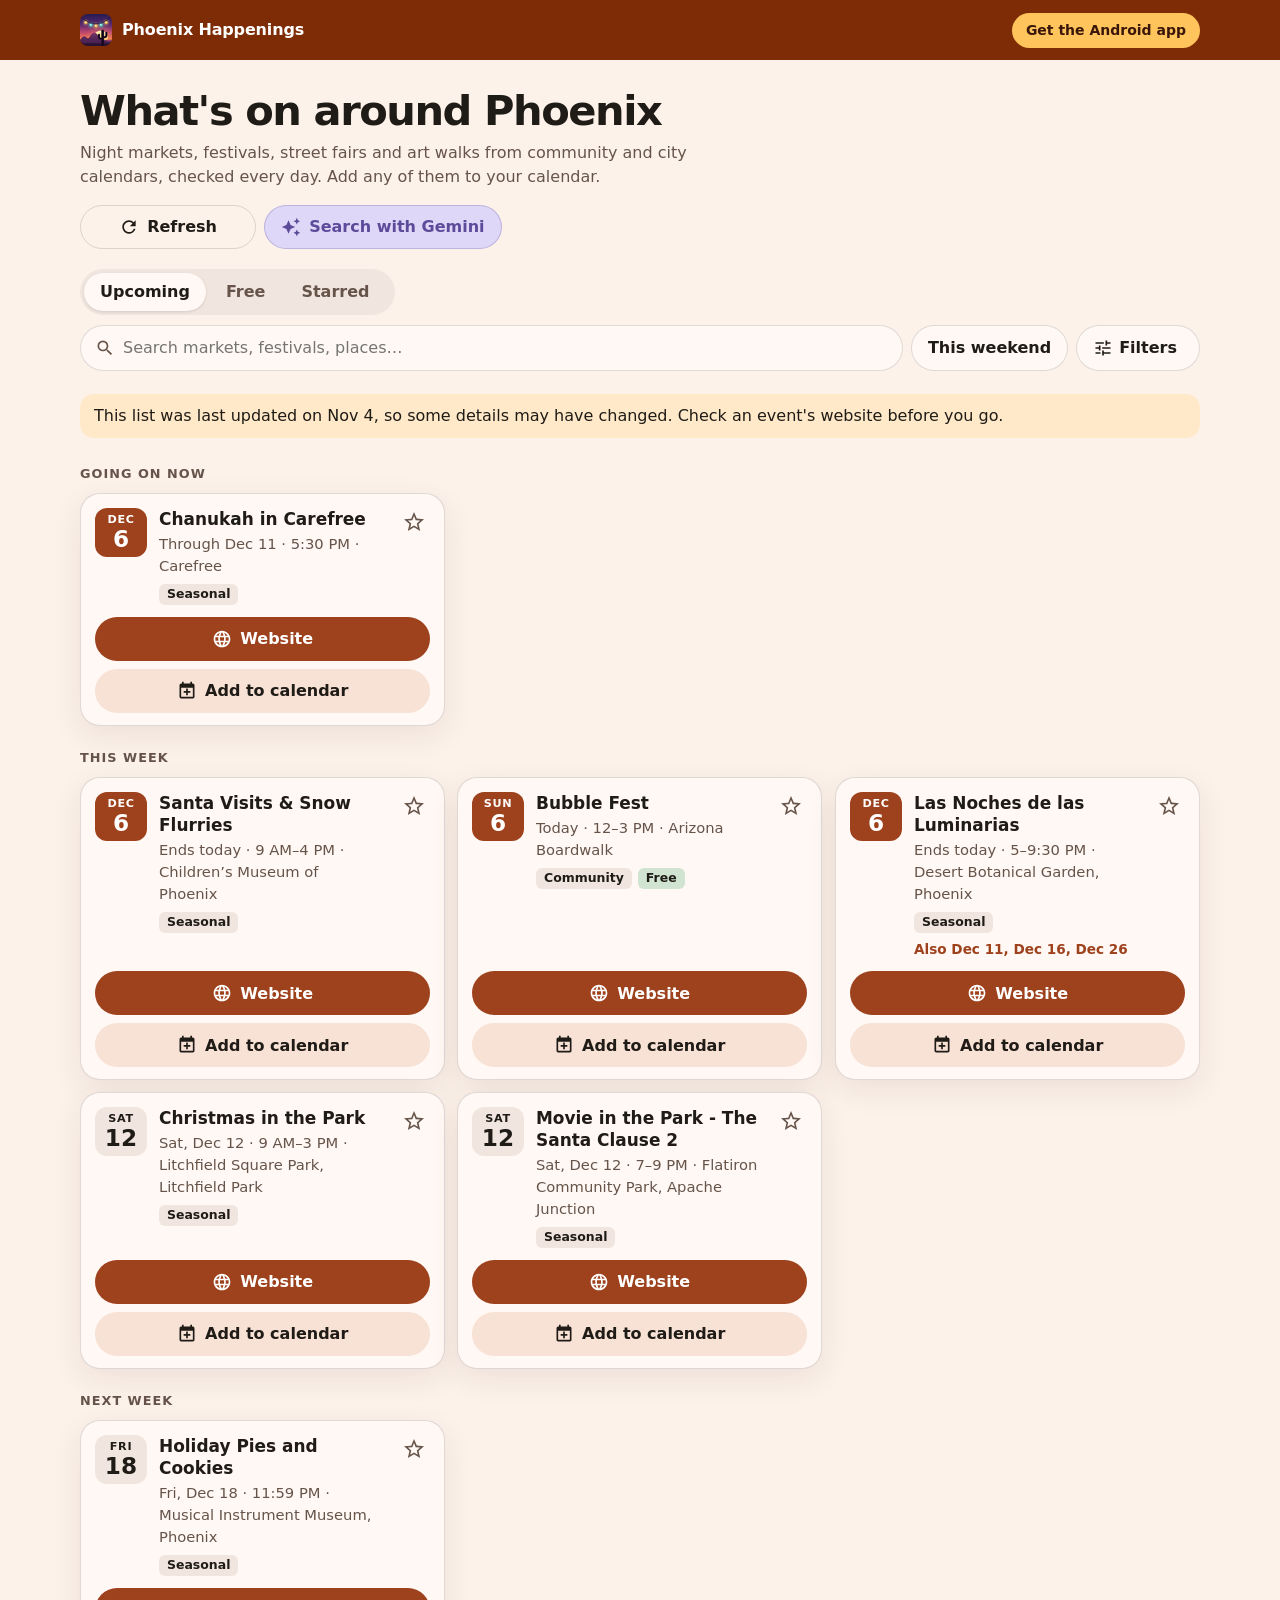
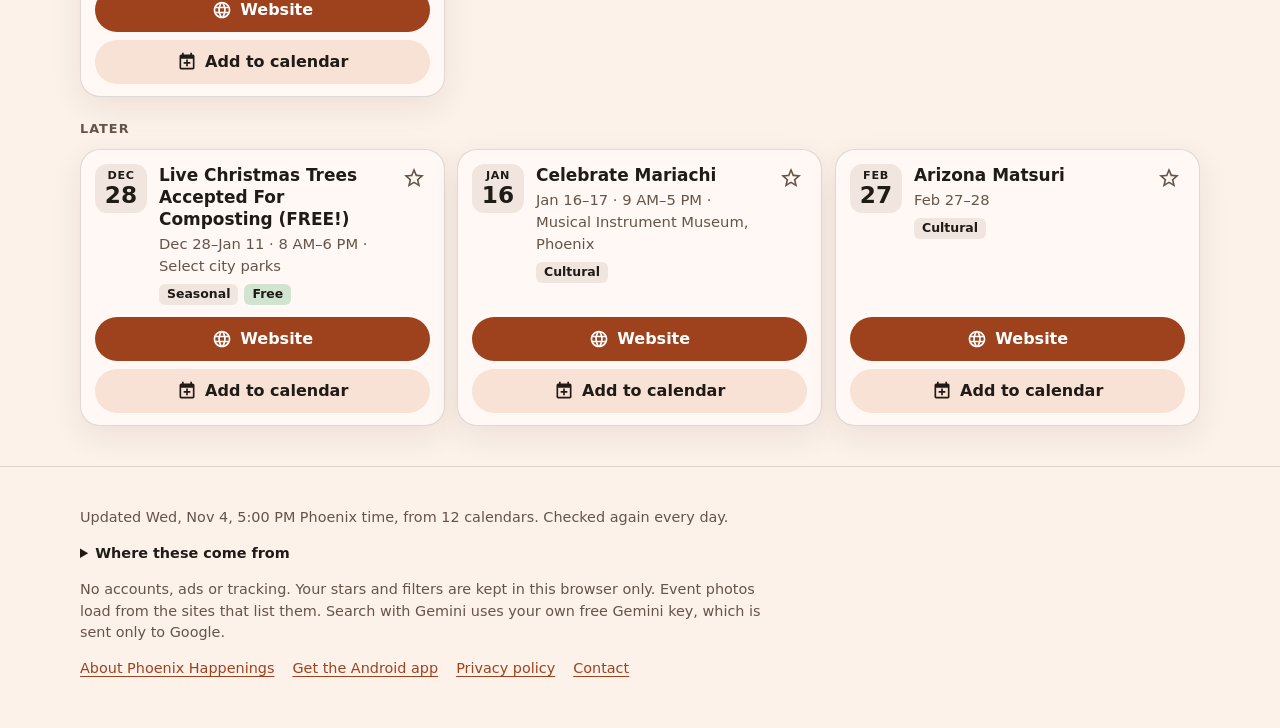
==== commit 281056ae: "Events for 2026-11-05" ====
--- a/events/index.html
+++ b/events/index.html
@@ -14,9 +14,9 @@
   <link rel="canonical" href="https://nichkt.github.io/phoenix-happenings/events/">
   <link rel="icon" type="image/png" sizes="32x32" href="../assets/icon-32.png">
   <link rel="apple-touch-icon" sizes="192x192" href="../assets/icon-192.png">
-  <link rel="stylesheet" href="app.css?v=07b306196d">
-  <link rel="stylesheet" href="theme.css?v=07b306196d">
-  <script src="app.js?v=07b306196d" defer></script>
+  <link rel="stylesheet" href="app.css?v=1152468e67">
+  <link rel="stylesheet" href="theme.css?v=1152468e67">
+  <script src="app.js?v=1152468e67" defer></script>
 
   <meta property="og:type" content="website">
   <meta property="og:site_name" content="Phoenix Happenings">
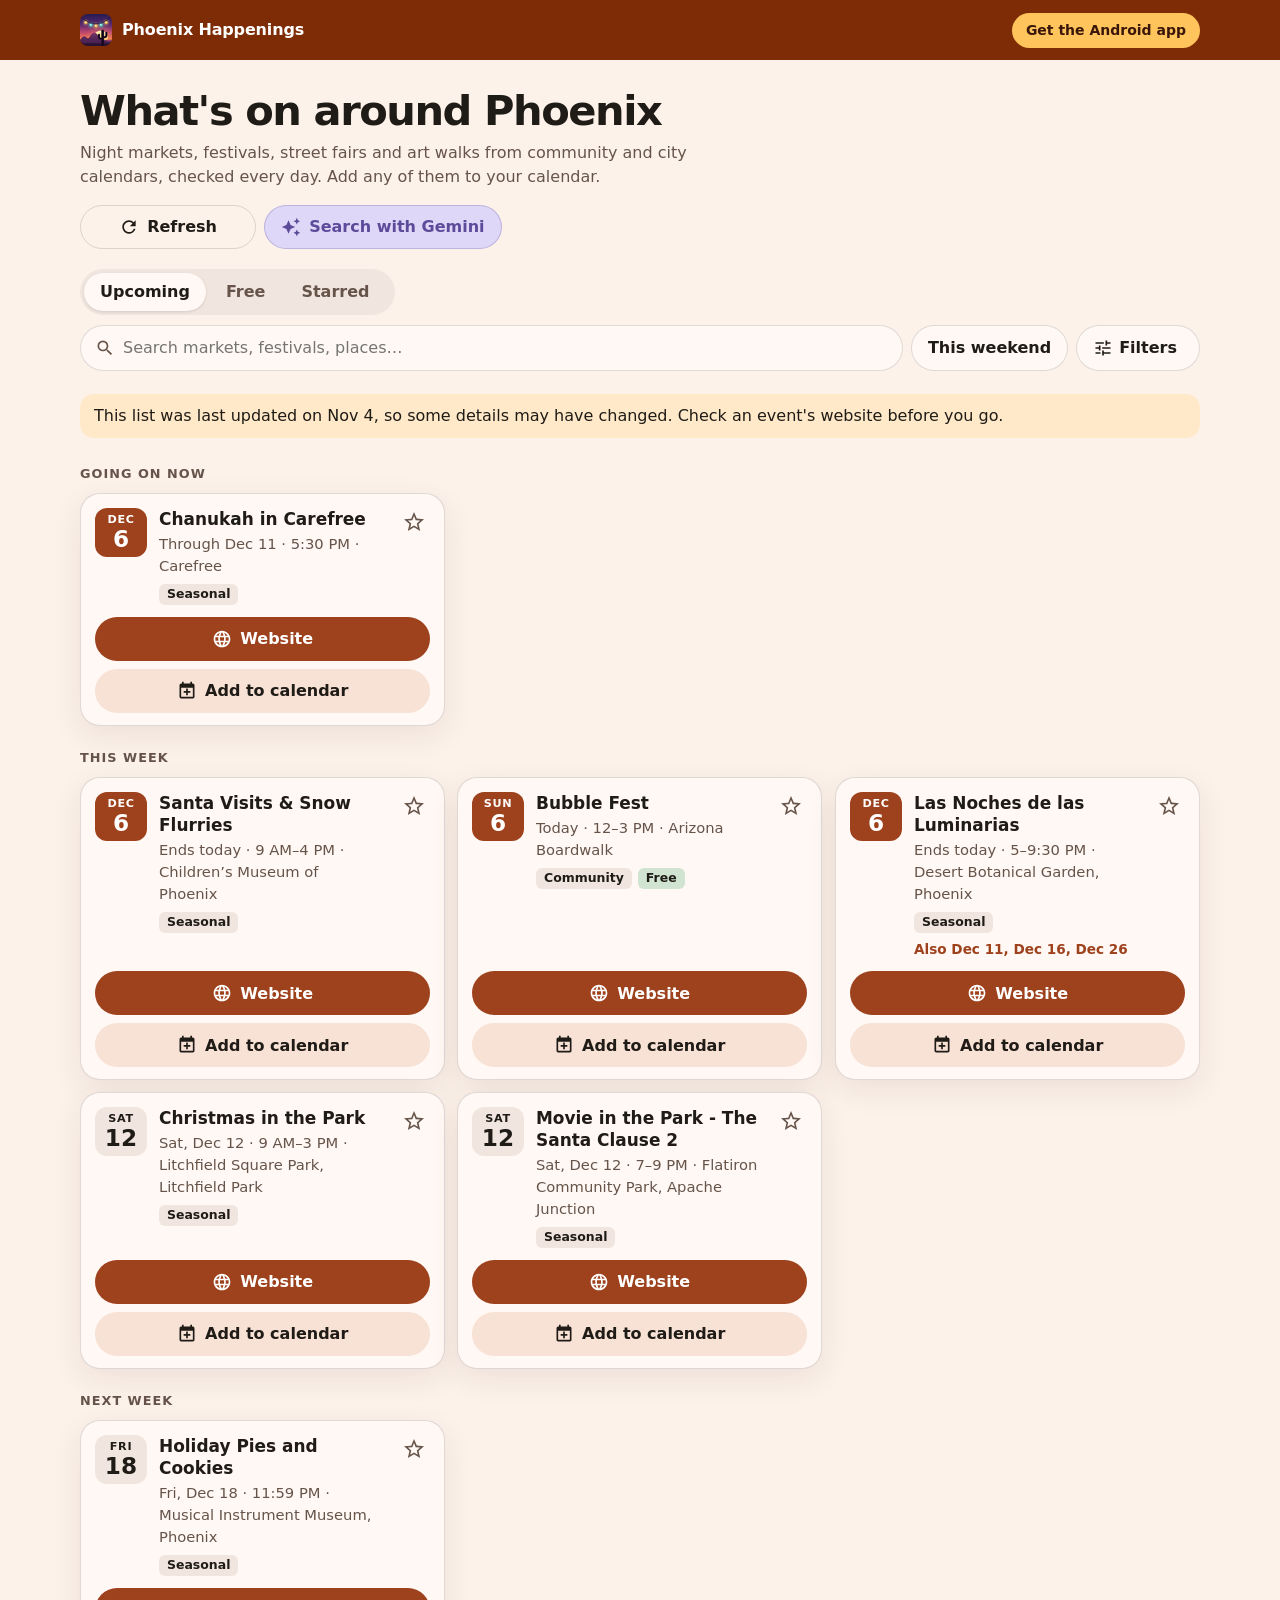
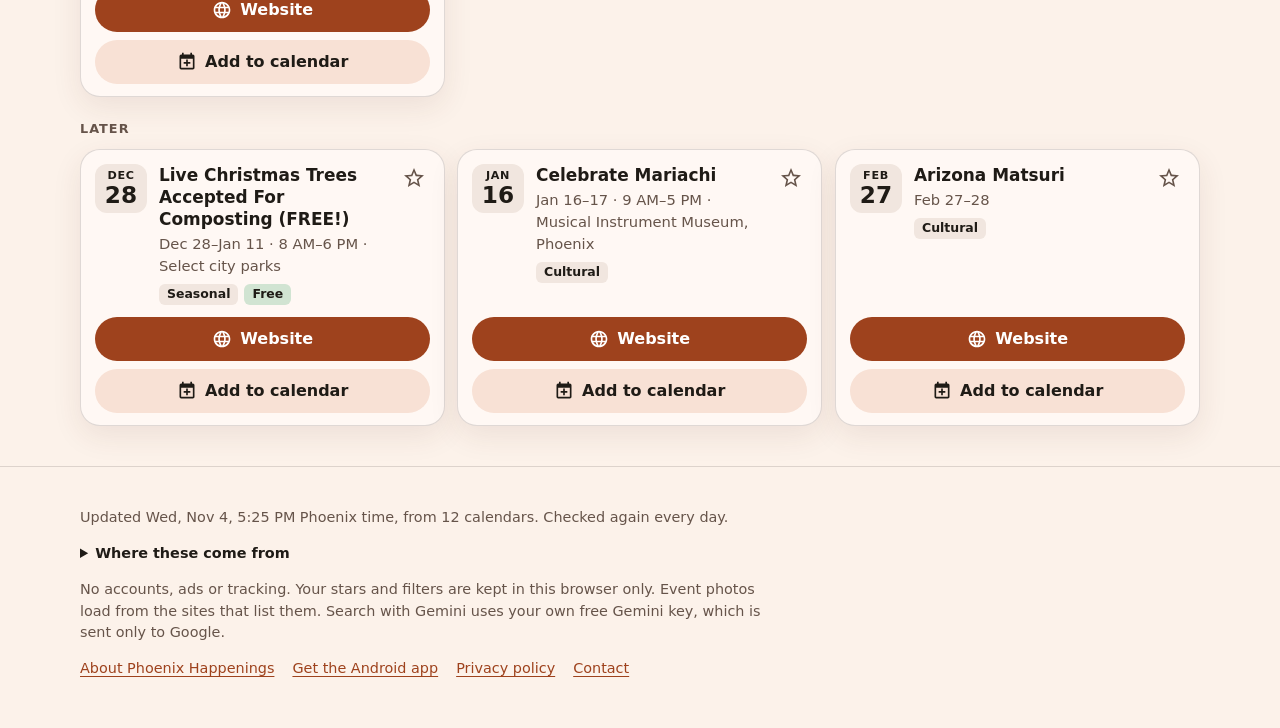
==== commit 783c24b4: "Events for 2026-11-05" ====
--- a/events/index.html
+++ b/events/index.html
@@ -14,9 +14,9 @@
   <link rel="canonical" href="https://nichkt.github.io/phoenix-happenings/events/">
   <link rel="icon" type="image/png" sizes="32x32" href="../assets/icon-32.png">
   <link rel="apple-touch-icon" sizes="192x192" href="../assets/icon-192.png">
-  <link rel="stylesheet" href="app.css?v=1152468e67">
-  <link rel="stylesheet" href="theme.css?v=1152468e67">
-  <script src="app.js?v=1152468e67" defer></script>
+  <link rel="stylesheet" href="app.css?v=32bbde3639">
+  <link rel="stylesheet" href="theme.css?v=32bbde3639">
+  <script src="app.js?v=32bbde3639" defer></script>
 
   <meta property="og:type" content="website">
   <meta property="og:site_name" content="Phoenix Happenings">
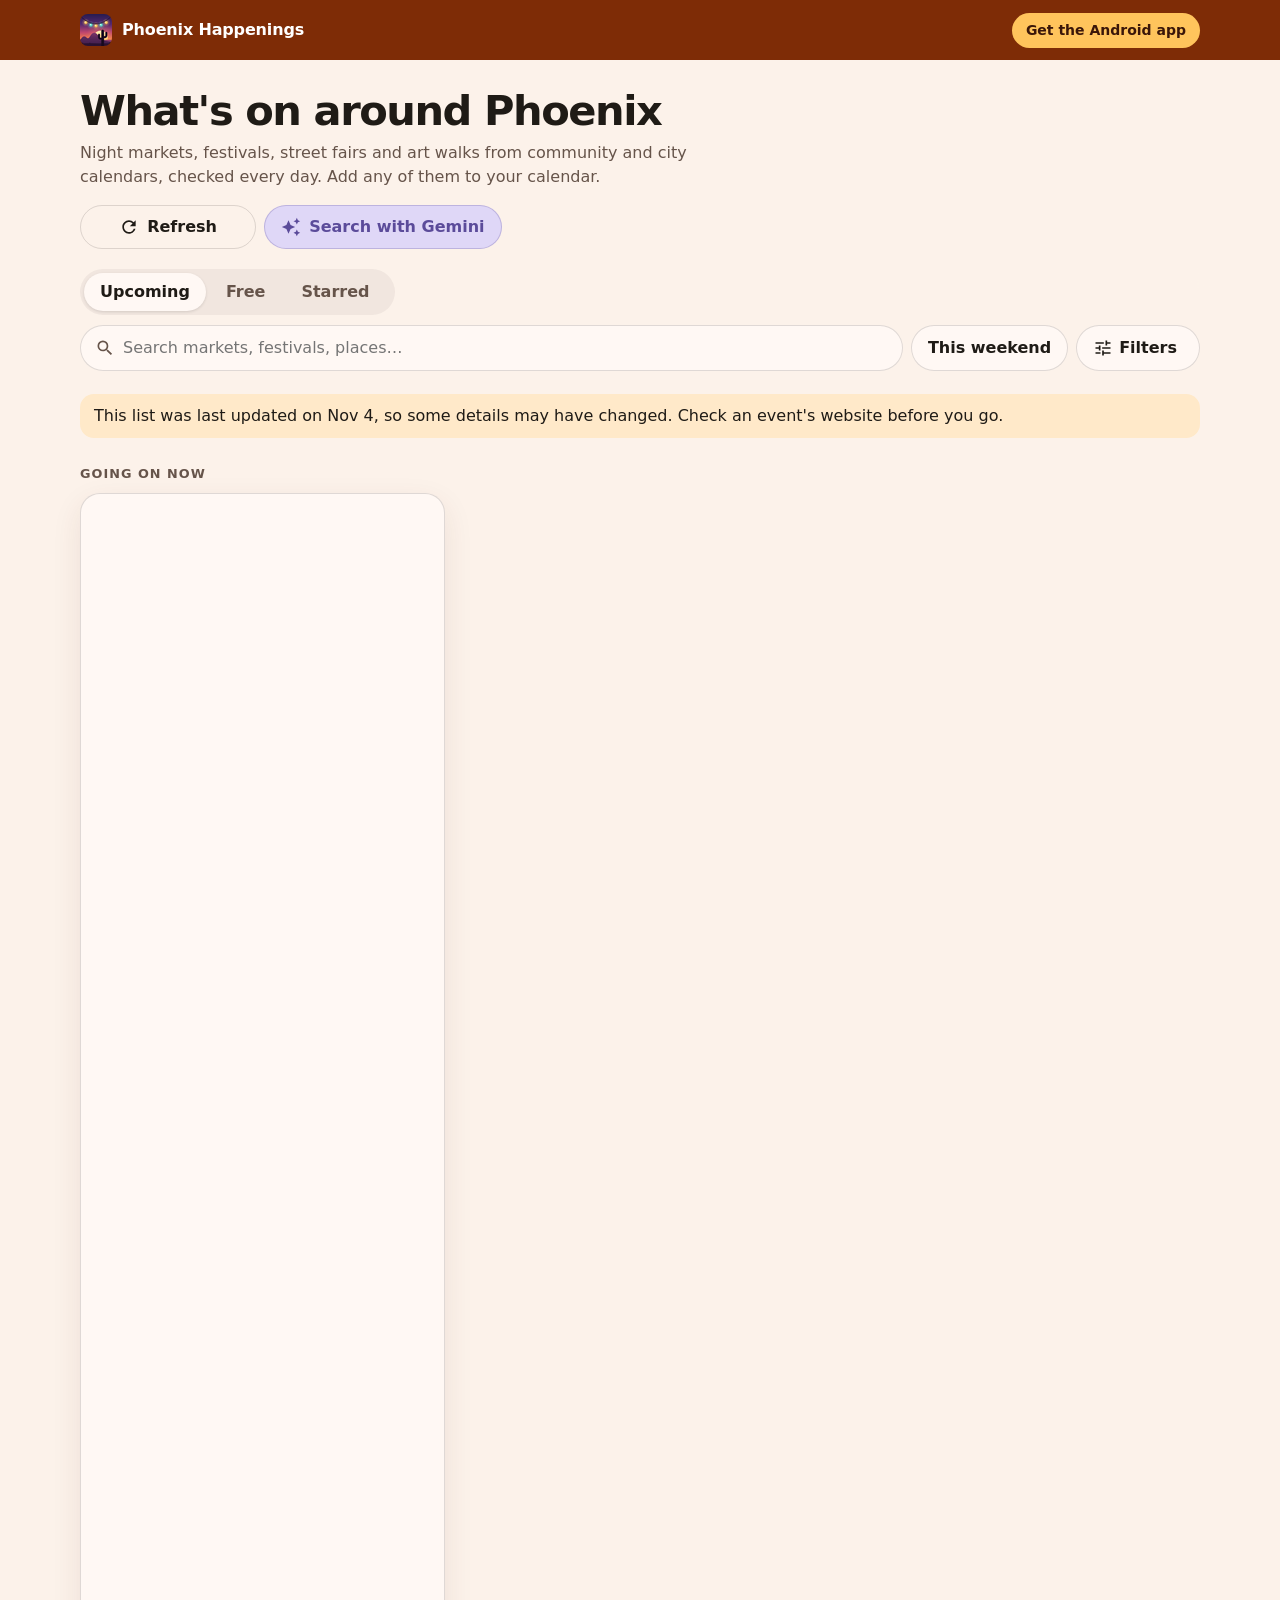
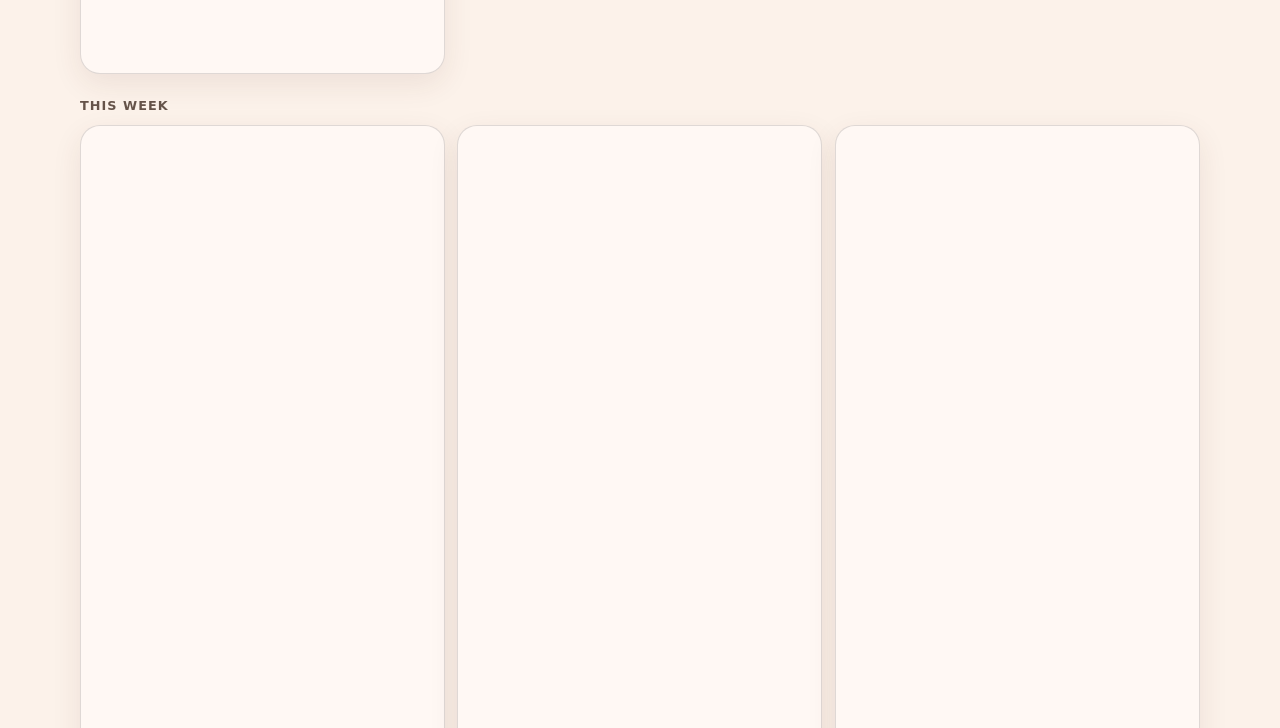
==== commit 75bec8e7: "Events for 2026-11-05" ====
--- a/events/index.html
+++ b/events/index.html
@@ -14,9 +14,9 @@
   <link rel="canonical" href="https://nichkt.github.io/phoenix-happenings/events/">
   <link rel="icon" type="image/png" sizes="32x32" href="../assets/icon-32.png">
   <link rel="apple-touch-icon" sizes="192x192" href="../assets/icon-192.png">
-  <link rel="stylesheet" href="app.css?v=32bbde3639">
-  <link rel="stylesheet" href="theme.css?v=32bbde3639">
-  <script src="app.js?v=32bbde3639" defer></script>
+  <link rel="stylesheet" href="app.css?v=84f79e6a44">
+  <link rel="stylesheet" href="theme.css?v=84f79e6a44">
+  <script src="app.js?v=84f79e6a44" defer></script>
 
   <meta property="og:type" content="website">
   <meta property="og:site_name" content="Phoenix Happenings">
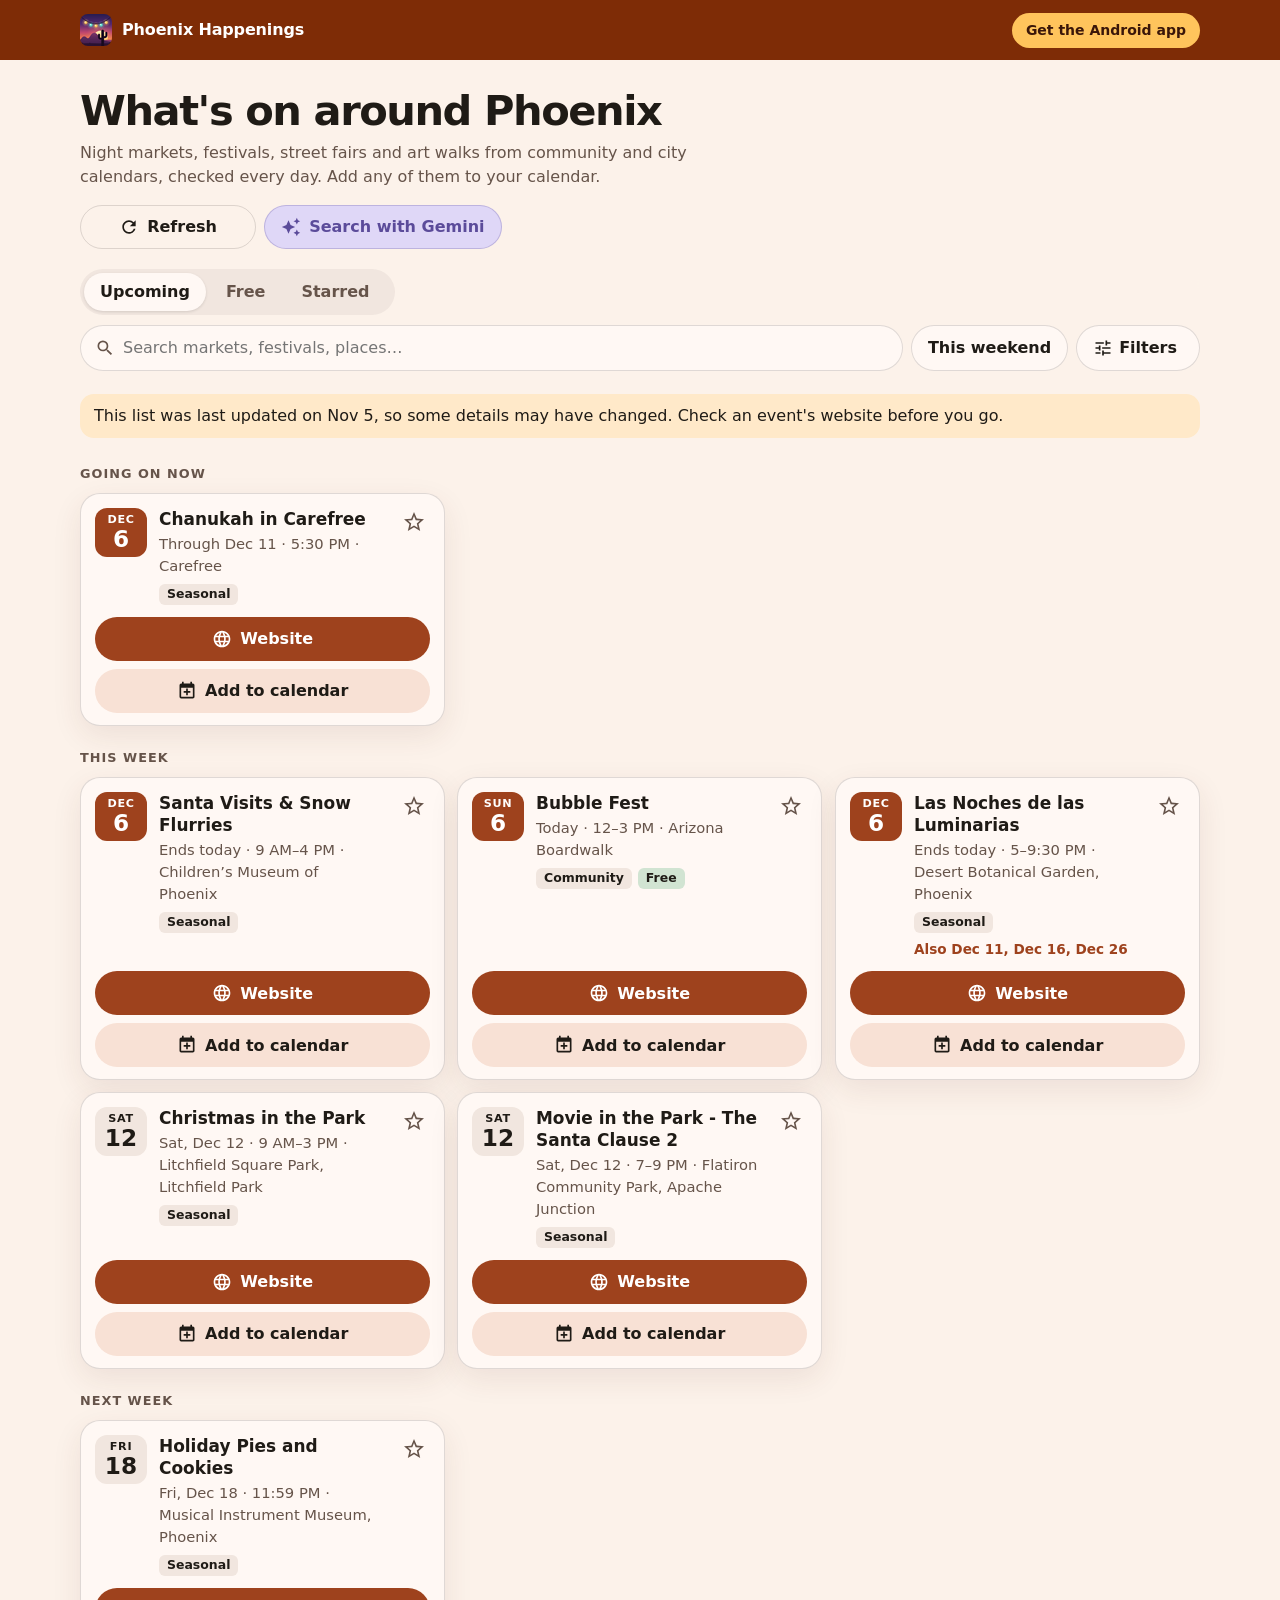
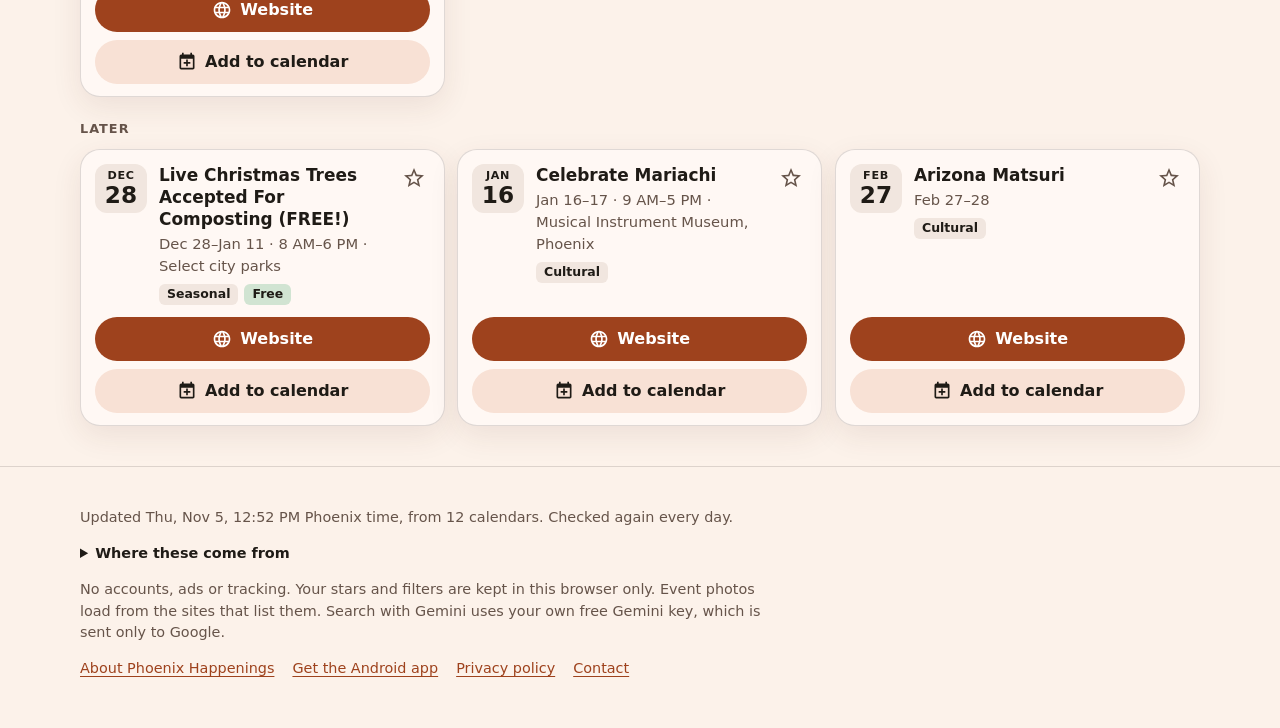
==== commit d96669a8: "Events for 2026-11-05" ====
--- a/events/index.html
+++ b/events/index.html
@@ -14,9 +14,9 @@
   <link rel="canonical" href="https://nichkt.github.io/phoenix-happenings/events/">
   <link rel="icon" type="image/png" sizes="32x32" href="../assets/icon-32.png">
   <link rel="apple-touch-icon" sizes="192x192" href="../assets/icon-192.png">
-  <link rel="stylesheet" href="app.css?v=84f79e6a44">
-  <link rel="stylesheet" href="theme.css?v=84f79e6a44">
-  <script src="app.js?v=84f79e6a44" defer></script>
+  <link rel="stylesheet" href="app.css?v=196086f1cb">
+  <link rel="stylesheet" href="theme.css?v=196086f1cb">
+  <script src="app.js?v=196086f1cb" defer></script>
 
   <meta property="og:type" content="website">
   <meta property="og:site_name" content="Phoenix Happenings">
@@ -29,7 +29,7 @@
   <meta property="og:image:alt" content="Phoenix Happenings artwork with saguaros, festival lights, and a desert sunset">
   <meta name="twitter:card" content="summary_large_image">
 </head>
-<body data-email="nichkt@gmail.com">
+<body data-email="nichkt@gmail.com" data-uid-host="nichkt.github.io">
   <svg class="sprite" aria-hidden="true" focusable="false">
     <symbol id="i-search" viewBox="0 0 24 24"><path d="M15.5 14h-.79l-.28-.27A6.47 6.47 0 0 0 16 9.5 6.5 6.5 0 1 0 9.5 16c1.61 0 3.09-.59 4.23-1.57l.27.28v.79l5 4.99L20.49 19l-4.99-5zm-6 0C7.01 14 5 11.99 5 9.5S7.01 5 9.5 5 14 7.01 14 9.5 11.99 14 9.5 14z"/></symbol>
     <symbol id="i-star" viewBox="0 0 24 24"><path d="M12 17.27 18.18 21l-1.64-7.03L22 9.24l-7.19-.61L12 2 9.19 8.63 2 9.24l5.46 4.73L5.82 21z"/></symbol>
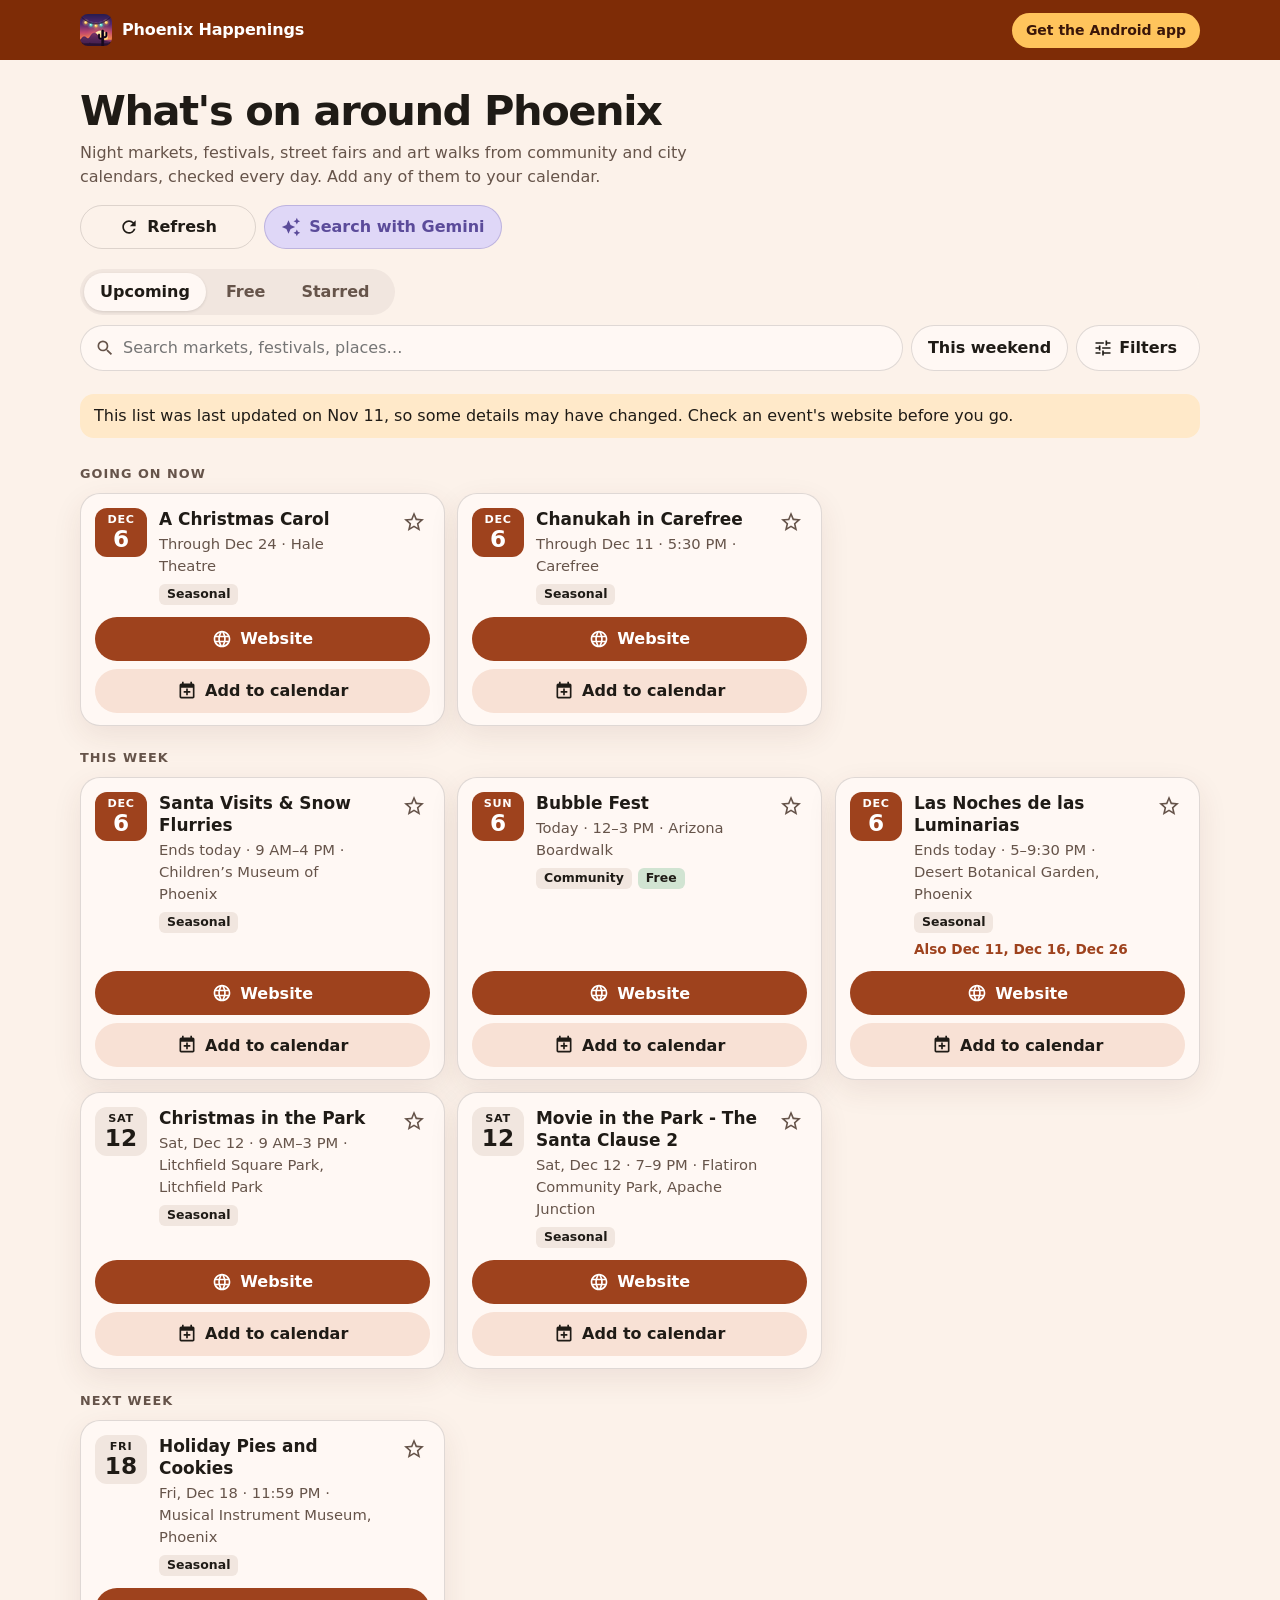
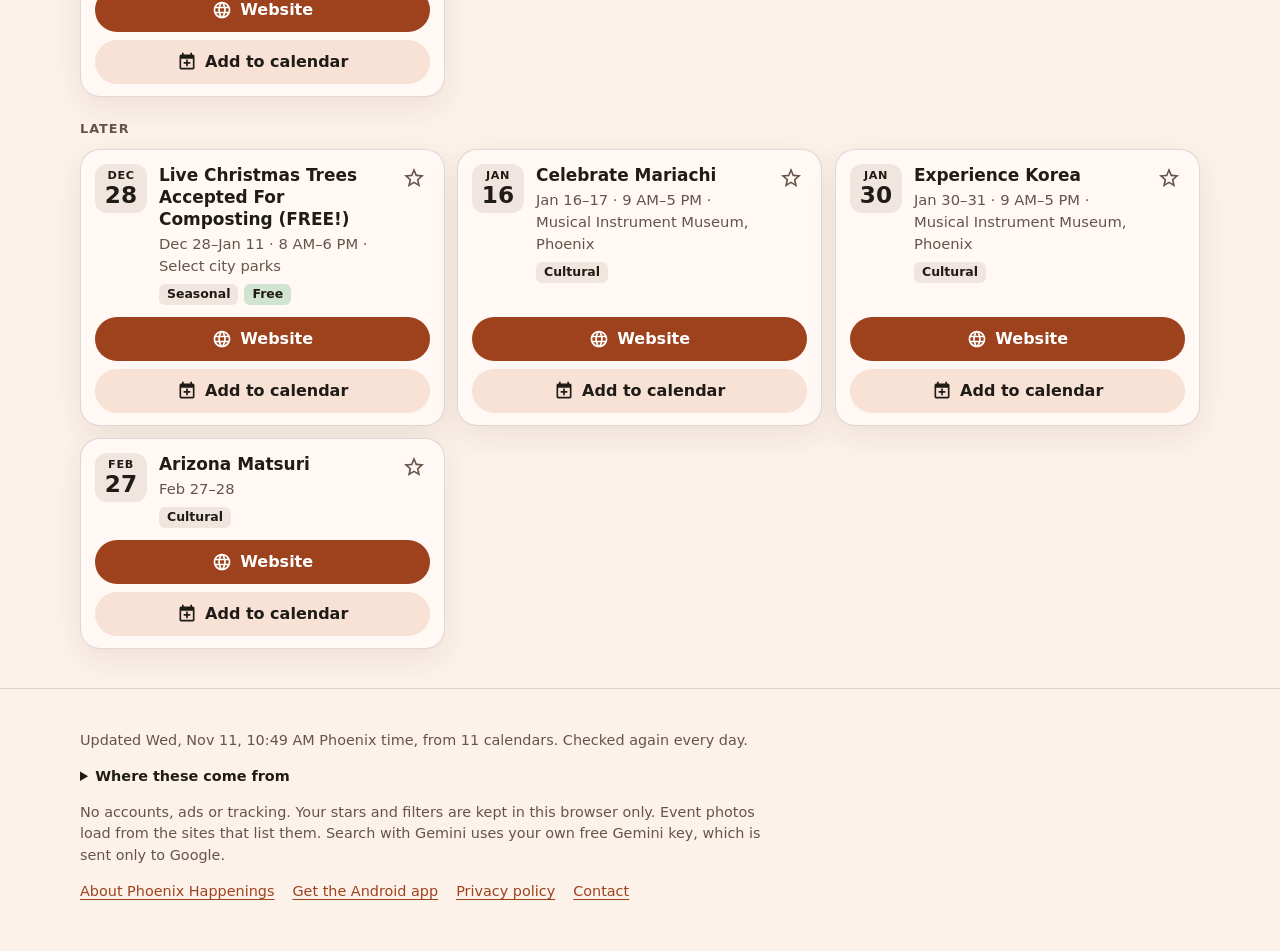
==== commit 73b7887e: "Events for 2026-11-11" ====
--- a/events/index.html
+++ b/events/index.html
@@ -14,9 +14,9 @@
   <link rel="canonical" href="https://nichkt.github.io/phoenix-happenings/events/">
   <link rel="icon" type="image/png" sizes="32x32" href="../assets/icon-32.png">
   <link rel="apple-touch-icon" sizes="192x192" href="../assets/icon-192.png">
-  <link rel="stylesheet" href="app.css?v=196086f1cb">
-  <link rel="stylesheet" href="theme.css?v=196086f1cb">
-  <script src="app.js?v=196086f1cb" defer></script>
+  <link rel="stylesheet" href="app.css?v=87fa085d4c">
+  <link rel="stylesheet" href="theme.css?v=87fa085d4c">
+  <script src="app.js?v=87fa085d4c" defer></script>
 
   <meta property="og:type" content="website">
   <meta property="og:site_name" content="Phoenix Happenings">
